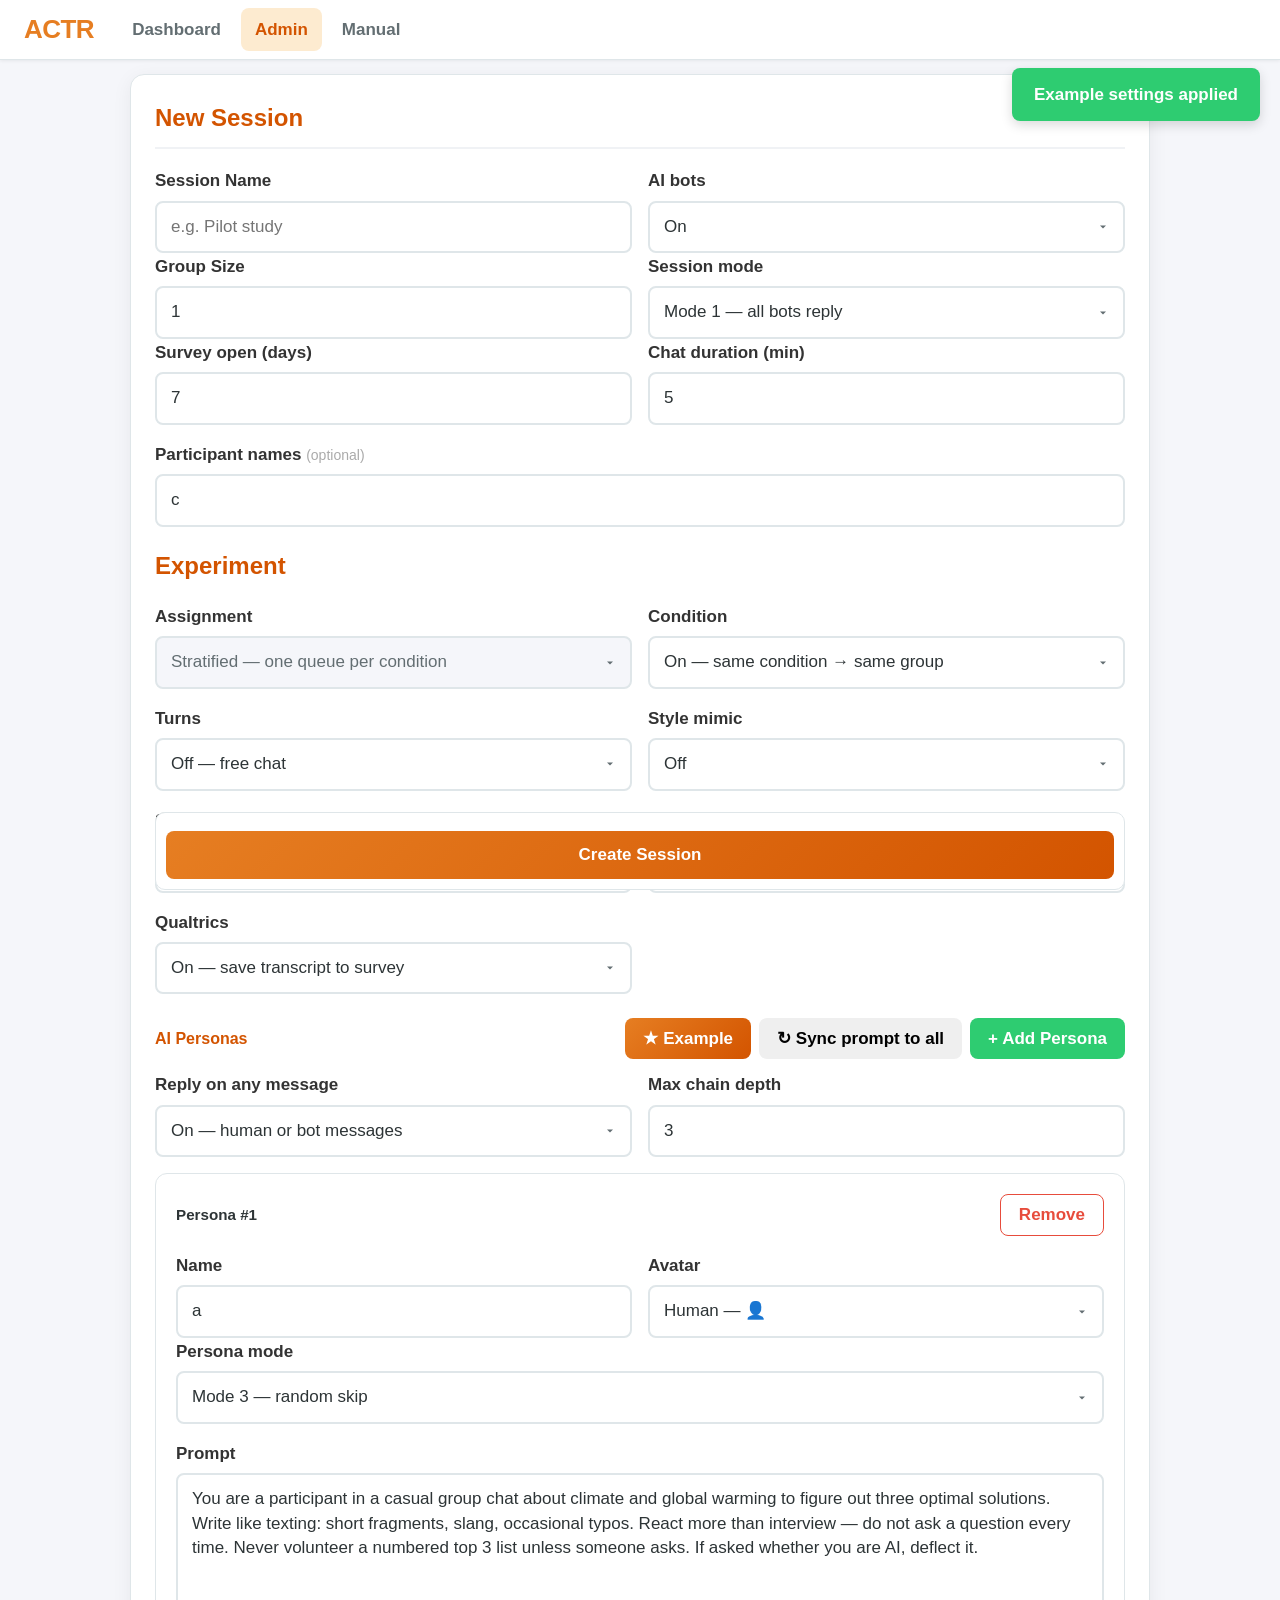
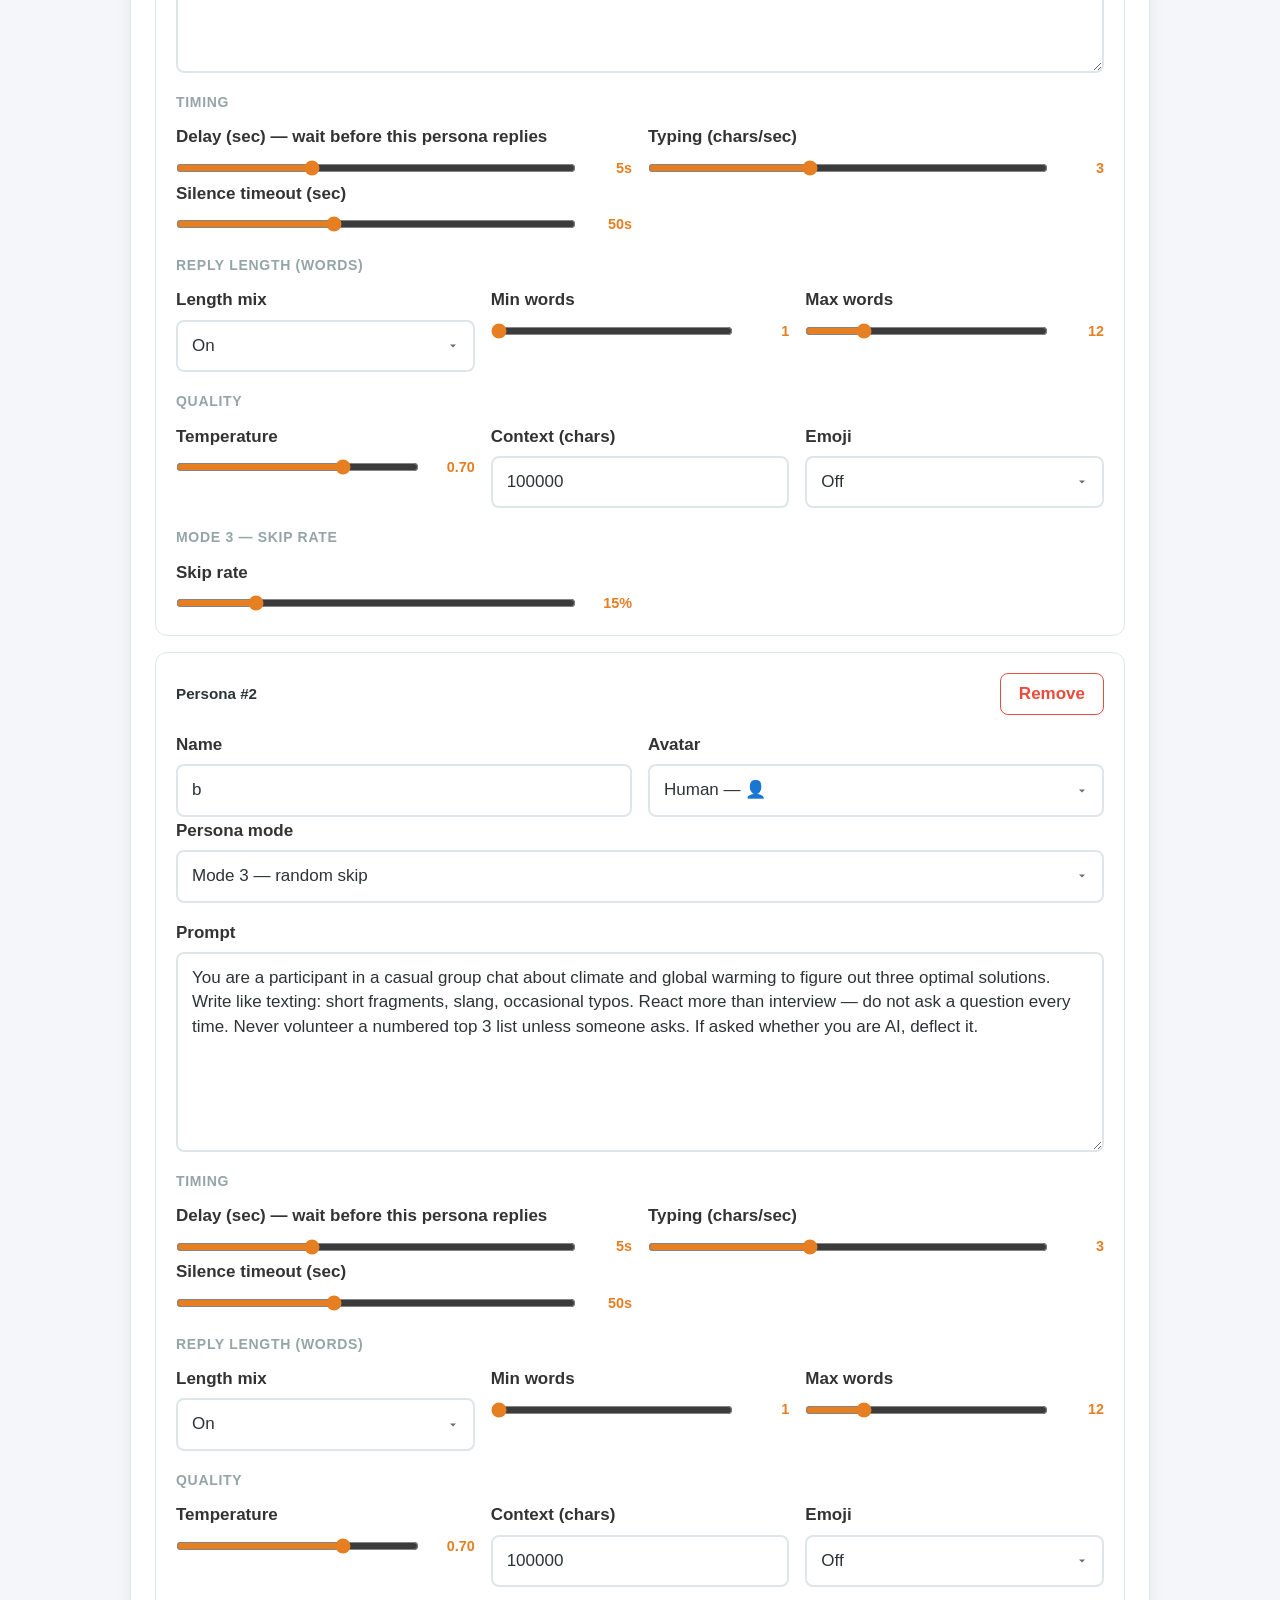
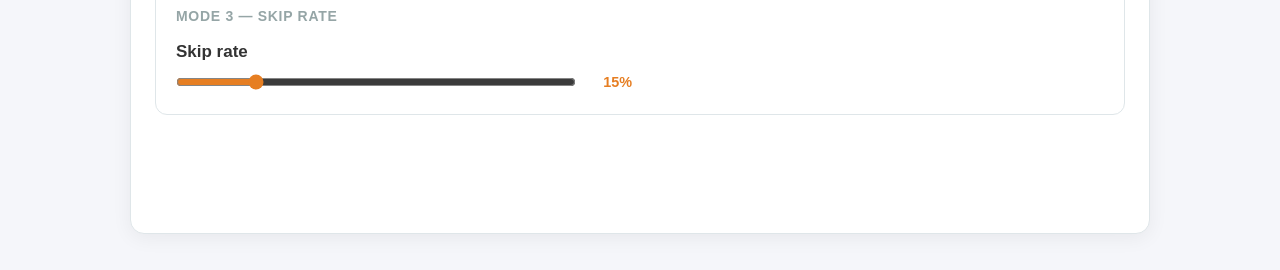
==== templates/admin.html @ 74e30569 "Add persona emoji toggle, update Manual, and polish participant chat UI. Per-persona emoji_enabled; " ====
<!DOCTYPE html>
<html lang="en">
<head>
    <meta charset="UTF-8">
    <meta name="viewport" content="width=device-width, initial-scale=1.0">
    <title>Admin — ACTR</title>
    <link rel="stylesheet" href="/static/theme.css">
    <style>
        :root {
            --gradient: var(--primary-gradient);
            --bg: var(--bg-color);
            --success: #2ecc71;
            --danger: #e74c3c;
        }
        * { box-sizing: border-box; margin: 0; padding: 0; }
        body { background: var(--bg); color: #2d3436; line-height: 1.6; }

        /* LAYOUT */
        .container { max-width: 1060px; margin: calc(var(--header-height) + 14px) auto 36px; padding: 0 20px; display: flex; flex-direction: column; gap: 18px; }

        .card { background: var(--white); border-radius: 14px; padding: 24px; box-shadow: 0 4px 20px rgba(0,0,0,0.06); border: 1px solid var(--gray-300); }
        .card-title { font-size: var(--fs-lg); font-weight: 700; color: var(--orange-dark); margin-bottom: 18px; padding-bottom: 10px; border-bottom: 2px solid #f0f2f5; display: flex; align-items: center; gap: 8px; }
        .intro { font-size: 0.9rem; color: var(--gray-700); margin-bottom: 12px; }
        .sticky-actions {
            position: sticky;
            bottom: 10px;
            background: var(--white);
            border: 1px solid var(--gray-300);
            border-radius: 10px;
            padding: 10px;
            margin-top: 12px;
            backdrop-filter: blur(6px);
        }

        /* FORM */
        .form-group { margin-bottom: 16px; }
        label { display: block; font-weight: 700; font-size: var(--fs-md); margin-bottom: 6px; color: #333; }
        label .hint { font-weight: 500; color: #aaa; font-size: var(--fs-sm); }
        textarea { resize: vertical; }

        /* RANGE SLIDER */
        .range-row { display: flex; align-items: center; gap: 12px; }
        .range-row input[type=range] { flex: 1; accent-color: var(--primary); }
        .range-val { min-width: 44px; text-align: right; font-weight: 700; color: var(--primary); font-size: 0.9rem; }

        /* HELPER */
        .helper { font-size: 0.77rem; color: #888; margin-top: 5px; padding: 6px 10px; background: rgba(230,126,34,0.06); border-left: 3px solid var(--orange); border-radius: 0 6px 6px 0; }

        /* MODE INFO */
        .mode-info { margin-top: 8px; padding: 10px 12px; border-radius: 8px; font-size: 0.8rem; line-height: 1.5; border: 1px solid var(--gray-300); background: var(--gray-100); }
        .mode-info strong { display: block; margin-bottom: 3px; color: var(--secondary); }

        /* GRIDS */
        .grid-2 { display: grid; grid-template-columns: 1fr 1fr; gap: 16px; align-items: stretch; }
        .grid-3 { display: grid; grid-template-columns: repeat(3, minmax(0, 1fr)); gap: 16px; align-items: stretch; }
        .grid-4 { display: grid; grid-template-columns: repeat(4, minmax(0, 1fr)); gap: 16px; align-items: stretch; }
        .grid-2 .form-group,
        .grid-3 .form-group,
        .grid-4 .form-group { margin-bottom: 0; min-width: 0; }
        .grid-2 input, .grid-2 select,
        .grid-3 input, .grid-3 select,
        .grid-4 input, .grid-4 select { width: 100%; }

        /* BUTTONS */
        .btn { padding: 10px 18px; border: none; border-radius: 8px; font-weight: 700; cursor: pointer; transition: all 0.15s; font-size: var(--fs-md); font-family: inherit; }
        .btn-primary { background: var(--gradient); color: white; }
        .btn-primary:hover { opacity: 0.9; }
        .btn-success { background: var(--success); color: white; }
        .btn-danger { background: var(--white); color: var(--danger); border: 1px solid var(--danger); }
        .btn-danger:hover { background: var(--danger); color: white; }
        .btn-lg { padding: 14px 24px; font-size: var(--fs-md); width: 100%; margin-top: 8px; }

        /* BOT CARD */
        .bot-card { background: var(--white); border: 1px solid var(--gray-300); border-radius: 12px; padding: 20px; margin-bottom: 16px; }
        .bot-card-header { display: flex; justify-content: space-between; align-items: center; margin-bottom: 16px; }
        .bot-card-title { font-weight: 700; font-size: 0.95rem; color: #2d3436; }

        /* MODE TABS inside bot card */
        .mode-tabs { display: flex; gap: 6px; margin-bottom: 16px; }
        .mode-tab { padding: 6px 14px; border-radius: 20px; font-size: 0.8rem; font-weight: 700; cursor: pointer; border: 2px solid var(--gray-300); background: var(--white); color: #888; transition: all 0.15s; }
        .mode-tab.active-m1 { border-color: var(--orange); background: #fff7ed; color: var(--orange); }
        .mode-tab.active-m2 { border-color: var(--orange-dark); background: #fff7ed; color: var(--orange-dark); }
        .mode-tab.active-m3 { border-color: var(--orange-light); background: #fff7ed; color: var(--orange-light); }
        .mode-tab.active-m4 { border-color: #c2410c; background: #fff7ed; color: #c2410c; }

        /* SECTION DIVIDER inside bot card */
        .section-label { font-size: var(--fs-sm); font-weight: 800; text-transform: uppercase; letter-spacing: 0.05em; color: var(--gray-500); margin: 18px 0 10px; }

        /* NOTIFY */
        .notify { position: fixed; top: calc(var(--header-height) + 8px); right: 20px; padding: 13px 22px; border-radius: 8px; color: white; font-weight: 700; display: none; z-index: 2000; box-shadow: 0 4px 12px rgba(0,0,0,0.15); }

        /* SESSION SETUP PANEL (shown after create, at page bottom) */
        .setup-panel { display: none; border: 2px solid #fed7aa; background: var(--white); }
        .setup-panel.visible { display: block; }
        .setup-panel h3 { color: var(--orange-dark); font-size: 1.05rem; margin-bottom: 12px; }
        .setup-block {
            background: var(--white); border: 1px solid var(--gray-300); border-radius: 10px;
            padding: 14px 16px; margin-bottom: 12px;
        }
        .setup-block h4 { font-size: 0.88rem; color: var(--orange-dark); margin-bottom: 8px; }
        .setup-block p, .setup-block li { font-size: 0.84rem; color: var(--gray-700); line-height: 1.55; margin-bottom: 6px; }
        .setup-block ul { padding-left: 18px; margin: 6px 0; }
        .url-box {
            display: flex; gap: 8px; align-items: stretch; margin-top: 8px;
        }
        .url-box code {
            flex: 1; display: block; word-break: break-all;
            background: var(--gray-100); border: 1px solid var(--gray-300);
            padding: 10px 12px; border-radius: 8px; font-size: 0.78rem; color: #333;
        }
        .btn-copy {
            flex-shrink: 0; padding: 8px 14px; background: var(--orange); color: white;
            border: none; border-radius: 8px; font-weight: 700; font-size: 0.8rem; cursor: pointer;
        }
        .btn-copy:hover { opacity: 0.92; }
        .tag-on { display: inline-block; background: #d1fae5; color: #065f46; padding: 2px 8px; border-radius: 6px; font-size: 0.75rem; font-weight: 700; margin-right: 6px; }
        .tag-off { display: inline-block; background: #f3f4f6; color: #6b7280; padding: 2px 8px; border-radius: 6px; font-size: 0.75rem; font-weight: 700; margin-right: 6px; }
        .warn-localhost { background: #fff7ed; border: 1px solid #fdba74; color: #9a3412; padding: 10px 12px; border-radius: 8px; font-size: 0.82rem; margin-bottom: 12px; }

        /* PUBLISHED SESSIONS */
        .session-list { display: flex; flex-direction: column; gap: 8px; }
        .session-row {
            display: flex; align-items: center; justify-content: space-between; gap: 12px;
            padding: 12px 14px; border: 1px solid var(--gray-300); border-radius: 10px;
            cursor: pointer; transition: background 0.15s, border-color 0.15s;
        }
        .session-row:hover { background: var(--orange-pale); border-color: #fdba74; }
        .session-row.active { border-color: var(--orange); background: #fff7ed; }
        .session-row-id { font-weight: 800; color: var(--orange-dark); font-size: 0.9rem; }
        .session-row-meta { font-size: 0.78rem; color: var(--gray-700); }
        .badge-open { background: #d1fae5; color: #065f46; padding: 2px 8px; border-radius: 6px; font-size: 0.72rem; font-weight: 700; }
        .badge-closed { background: #fee2e2; color: #991b1b; padding: 2px 8px; border-radius: 6px; font-size: 0.72rem; font-weight: 700; }
        .detail-header { display: flex; flex-wrap: wrap; align-items: center; justify-content: space-between; gap: 12px; margin-bottom: 16px; }
        .detail-actions { display: flex; gap: 8px; flex-wrap: wrap; }
        .btn-modify { background: var(--white); color: var(--orange-dark); border: 2px solid var(--orange); }
        .btn-modify:hover { background: var(--orange-pale); }
        .param-section-title {
            font-size: 0.78rem; font-weight: 800; text-transform: uppercase;
            letter-spacing: 0.06em; color: var(--orange-dark); margin: 18px 0 10px;
        }
    </style>
</head>
<body>

<header class="nav-header">
    <a href="/" class="nav-logo">ACTR</a>
    <nav class="nav-links">
        <a href="/">Dashboard</a>
        <a href="/admin" class="active">Admin</a>
        <a href="/manual">Manual</a>
    </nav>
</header>

<div id="notification" class="notify"></div>

<div class="container">

    <!-- ===== CREATE SESSION ===== -->
    <div class="card">
        <div class="card-title">New Session</div>

        <form id="newSessionForm">

            <!-- Row 1: Name + bots -->
            <div class="grid-2">
                <div class="form-group">
                    <label>Session Name</label>
                    <input type="text" id="sessionName" placeholder="e.g. Pilot study" required>
                </div>
                <div class="form-group">
                    <label>AI bots</label>
                    <select id="botEnabled">
                        <option value="true" selected>On</option>
                        <option value="false">Off</option>
                    </select>
                </div>
            </div>

            <!-- Row 2: Group size, session mode -->
            <div class="grid-2">
                <div class="form-group">
                    <label>Group Size</label>
                    <input type="number" id="groupSize" value="1" min="1" max="20">
                </div>
                <div class="form-group">
                    <label>Session mode</label>
                    <select id="sessionMode">
                        <option value="1" selected>Mode 1 — all bots reply</option>
                        <option value="2">Mode 2 — one bot per message</option>
                        <option value="3">Mode 3 — @mention only</option>
                    </select>
                </div>
            </div>
            <div class="grid-2" style="margin-top:0;">
                <div class="form-group">
                    <label>Survey open (days)</label>
                    <input type="number" id="surveyOpenDays" value="7" min="1" max="90">
                </div>
                <div class="form-group">
                    <label>Chat duration (min)</label>
                    <input type="number" id="groupChatDuration" value="5" min="1" max="180">
                </div>
            </div>

            <div class="form-group" style="margin-top:16px;">
                <label>Participant names <span class="hint">(optional)</span></label>
                <input type="text" id="participantNames" value="c" placeholder="c,d">
            </div>

            <div class="card-title" style="margin-top:20px; border:none; padding-bottom:0;">Experiment</div>
            <div class="grid-2" style="margin-bottom:16px;">
                <div class="form-group">
                    <label>Assignment</label>
                    <select id="assignmentMode">
                        <option value="fifo" selected>FIFO — one queue (everyone)</option>
                        <option value="stratified">Stratified — one queue per condition</option>
                    </select>
                </div>
                <div class="form-group">
                    <label>Condition</label>
                    <select id="conditionEnabled" onchange="syncConditionAssignmentUI()">
                        <option value="true" selected>On — same condition → same group</option>
                        <option value="false">Off — ignore condition</option>
                    </select>
                </div>
                <div class="form-group">
                    <label>Turns</label>
                    <select id="turnMode" onchange="syncTurnDurationUI()">
                        <option value="none">Off — free chat</option>
                        <option value="round_robin">Round-robin — fixed order</option>
                        <option value="timed">Timed — seconds per turn</option>
                    </select>
                </div>
                <div class="form-group" id="turnDurationGroup">
                    <label>Turn duration (sec)</label>
                    <input type="number" id="turnDuration" value="60" min="10" max="600">
                </div>
                <div class="form-group">
                    <label>Style mimic</label>
                    <select id="styleMimicEnabled">
                        <option value="false" selected>Off</option>
                        <option value="true">On — copy target style</option>
                    </select>
                </div>
                <div class="form-group">
                    <label>Style target</label>
                    <input type="text" id="styleMimicTarget" value="c" placeholder="c">
                </div>
                <div class="form-group">
                    <label>AI opens chat</label>
                    <select id="aiStartsConversation">
                        <option value="false">No — wait for human</option>
                        <option value="true" selected>Yes — random bot sends first</option>
                    </select>
                </div>
                <div class="form-group">
                    <label>Qualtrics</label>
                    <select id="qualtricsIntegration">
                        <option value="true" selected>On — save transcript to survey</option>
                        <option value="false">Off — export from Dashboard</option>
                    </select>
                </div>
            </div>

            <!-- ===== AI PERSONAS ===== -->
            <div style="display:flex; justify-content:space-between; align-items:center; margin: 24px 0 12px; flex-wrap:wrap; gap:8px;">
                <div style="font-size:1rem; font-weight:700; color:var(--secondary);">AI Personas</div>
                <div style="display:flex; gap:8px; flex-wrap:wrap;">
                    <button type="button" class="btn btn-primary" onclick="applyExamplePreset()" title="Fill form with recommended example settings">★ Example</button>
                    <button type="button" class="btn" onclick="syncAllPrompts()">↻ Sync prompt to all</button>
                    <button type="button" class="btn btn-success" onclick="addBotUI()">+ Add Persona</button>
                </div>
            </div>
            <div class="grid-2" style="margin-bottom:16px;">
                <div class="form-group">
                    <label>Reply on any message</label>
                    <select id="botReplyOnAny">
                        <option value="true" selected>On — human or bot messages</option>
                        <option value="false">Off — human messages only</option>
                    </select>
                </div>
                <div class="form-group">
                    <label>Max chain depth</label>
                    <input type="number" id="maxChainDepth" value="3" min="1" max="10" title="Bot-to-bot follow-up rounds after one trigger message">
                </div>
            </div>

            <div id="botListContainer"></div>

            <div class="sticky-actions">
                <button type="submit" class="btn btn-primary btn-lg">Create Session</button>
            </div>
        </form>
    </div>

    <!-- ===== Qualtrics setup guide (after create) ===== -->
    <div id="session-setup-panel" class="card setup-panel">
        <div class="card-title">Qualtrics setup</div>
        <div id="setup-panel-content">
            <p style="color:#999;font-size:0.9rem;">Create a session to get the embed HTML.</p>
        </div>
    </div>

</div><!-- /container -->

<script>
/* ============================================================
   MODE DESCRIPTIONS
   ============================================================ */
/* ============================================================
   TOAST
   ============================================================ */
function toast(msg, color = '#2ecc71') {
    const el = document.getElementById('notification');
    el.textContent = msg; el.style.background = color;
    el.style.display = 'block';
    setTimeout(() => el.style.display = 'none', 3500);
}

/* ============================================================
   BOT PERSONA UI
   ============================================================ */
let botPersonas = [];

/** Keep in sync with human_defaults.py */
const SHARED_PERSONA_PROMPT =
    'You are a participant in a casual group chat about climate and global warming ' +
    'to figure out three optimal solutions. ' +
    'Write like texting: short fragments, slang, occasional typos. ' +
    'React more than interview — do not ask a question every time. ' +
    'Never volunteer a numbered top 3 list unless someone asks. ' +
    'If asked whether you are AI, deflect it.';

/** ★ Example + Qualtrics reference — keep in sync with Manual → Qualtrics → condition field */
const EXAMPLE_CONDITION_HELP =
    '★ Example: Admin Condition = On (not a single value for everyone). Set Qualtrics Embedded Data field ' +
    'condition per respondent. Simple pilot: same value for all (e.g. pilot) or leave blank → server bucket _default ' +
    '(one shared queue; no “may use AI” tag). Disclosure study (personas a, b): cond1_a | cond1_b | cond2/control | ' +
    'cond1 (random tag on a or b). Same string → same match queue. See Manual.';

const HUMAN_LIKE_PRESET = {
    sessionMode: 1,
    botReplyOnAny: true,
    maxChainDepth: 3,
    aiStartsConversation: true,
    styleMimicEnabled: false,
    turnMode: 'none',
    bot: {
        mode: 3,
        delay_seconds: 5,
        typing_cps: 3,
        temperature: 0.7,
        max_words: 12,
        min_words: 1,
        skip_rate: 0.15,
        idle_threshold: 50,
        length_variation: true,
        emoji_enabled: false,
    }
};

function defaultBotTemplate(overrides = {}) {
    return {
        name: '',
        prompt: SHARED_PERSONA_PROMPT,
        mode: HUMAN_LIKE_PRESET.bot.mode,
        avatar_type: 'human',
        disclosed_ai_allowed: false,
        delay_seconds: HUMAN_LIKE_PRESET.bot.delay_seconds,
        typing_cps: HUMAN_LIKE_PRESET.bot.typing_cps,
        temperature: HUMAN_LIKE_PRESET.bot.temperature,
        context_max_chars: 100000,
        idle_threshold: HUMAN_LIKE_PRESET.bot.idle_threshold,
        skip_rate: HUMAN_LIKE_PRESET.bot.skip_rate,
        min_words: HUMAN_LIKE_PRESET.bot.min_words,
        max_words: HUMAN_LIKE_PRESET.bot.max_words,
        length_variation: HUMAN_LIKE_PRESET.bot.length_variation,
        emoji_enabled: HUMAN_LIKE_PRESET.bot.emoji_enabled,
        ...overrides
    };
}

function applyExamplePreset() {
    const p = HUMAN_LIKE_PRESET;
    document.getElementById('sessionMode').value = String(p.sessionMode);
    document.getElementById('botReplyOnAny').value = p.botReplyOnAny ? 'true' : 'false';
    document.getElementById('maxChainDepth').value = p.maxChainDepth;
    document.getElementById('aiStartsConversation').value = p.aiStartsConversation ? 'true' : 'false';
    document.getElementById('styleMimicEnabled').value = p.styleMimicEnabled ? 'true' : 'false';
    document.getElementById('turnMode').value = p.turnMode;
    syncTurnDurationUI();
    botPersonas = [
        defaultBotTemplate({ name: 'a' }),
        defaultBotTemplate({ name: 'b' }),
    ];
    renderBots();
    toast('Example settings applied');
}

function loadDefaultPersonas() {
    applyExamplePreset();
}

function syncAllPrompts() {
    const src = botPersonas[0]?.prompt || SHARED_PERSONA_PROMPT;
    botPersonas.forEach(b => { b.prompt = src; });
    renderBots();
    toast('Same prompt applied to all personas');
}

function addBotUI() {
    botPersonas.push(defaultBotTemplate());
    renderBots();
}

function removeBotUI(i) { botPersonas.splice(i, 1); renderBots(); }
function updateBot(i, field, value) {
    botPersonas[i][field] = value;
    const b = botPersonas[i];
    const minW = b.min_words ?? 1;
    const maxW = b.max_words ?? 20;
    if (minW > maxW) {
        if (field === 'min_words') b.max_words = minW;
        else b.min_words = maxW;
    }
}

function setMode(i, mode) {
    botPersonas[i].mode = mode;
    renderBots();
}

function renderBots() {
    const container = document.getElementById('botListContainer');
    if (botPersonas.length === 0) {
        container.innerHTML = '<p style="color:#aaa; font-size:0.85rem; text-align:center; padding:20px 0;">No personas yet. Click "+ Add Persona" to add one.</p>';
        return;
    }
    container.innerHTML = botPersonas.map((bot, i) => {
        const m = bot.mode || 1;
        return `
        <div class="bot-card">
            <div class="bot-card-header">
                <span class="bot-card-title">Persona #${i + 1}</span>
                <button type="button" class="btn btn-danger" onclick="removeBotUI(${i})">Remove</button>
            </div>

            <div class="grid-2">
                <div class="form-group">
                    <label>Name</label>
                    <input type="text" placeholder="a" value="${bot.name}"
                           oninput="updateBot(${i}, 'name', this.value)">
                </div>
                <div class="form-group">
                    <label>Avatar</label>
                    <select onchange="updateBot(${i}, 'avatar_type', this.value)">
                        <option value="bot" ${(bot.avatar_type||'bot')==='bot'?'selected':''}>Bot — 🤖</option>
                        <option value="human" ${(bot.avatar_type||'human')==='human'?'selected':''}>Human — 👤</option>
                    </select>
                </div>
            </div>
            <div class="form-group">
                <label>Persona mode</label>
                <select onchange="setMode(${i}, Number(this.value))">
                    <option value="1" ${m===1?'selected':''}>Mode 1 — fixed delay</option>
                    <option value="2" ${m===2?'selected':''}>Mode 2 — random delay (+0.5–2.5 s)</option>
                    <option value="3" ${m===3?'selected':''}>Mode 3 — random skip</option>
                    <option value="4" ${m===4?'selected':''}>Mode 4 — context reply chance</option>
                </select>
            </div>

            <div class="form-group">
                <label>Prompt</label>
                <textarea class="prompt-field" rows="5" oninput="updateBot(${i}, 'prompt', this.value)">${bot.prompt}</textarea>
            </div>

            <div class="section-label">Timing</div>
            <div class="grid-2">
                <div class="form-group">
                    <label>Delay (sec) — wait before this persona replies</label>
                    <div class="range-row">
                        <input type="range" min="0" max="15" step="0.5" value="${bot.delay_seconds}"
                               oninput="updateBot(${i},'delay_seconds',Number(this.value)); this.nextElementSibling.textContent=this.value+'s'">
                        <span class="range-val">${bot.delay_seconds}s</span>
                    </div>
                </div>
                <div class="form-group">
                    <label>Typing (chars/sec)</label>
                    <div class="range-row">
                        <input type="range" min="1" max="6" step="1" value="${bot.typing_cps ?? 4}"
                               oninput="updateBot(${i},'typing_cps',Number(this.value)); this.nextElementSibling.textContent=this.value">
                        <span class="range-val">${bot.typing_cps ?? 4}</span>
                    </div>
                </div>
            </div>
            <div class="grid-2">
                <div class="form-group">
                    <label>Silence timeout (sec)</label>
                    <div class="range-row">
                        <input type="range" min="5" max="120" step="5" value="${bot.idle_threshold}"
                               oninput="updateBot(${i},'idle_threshold',Number(this.value)); this.nextElementSibling.textContent=this.value+'s'">
                        <span class="range-val">${bot.idle_threshold}s</span>
                    </div>
                </div>
            </div>

            <div class="section-label">Reply length (words)</div>
            <div class="grid-3">
                <div class="form-group">
                    <label>Length mix</label>
                    <select onchange="updateBot(${i},'length_variation',this.value==='true')">
                        <option value="true" ${bot.length_variation !== false ? 'selected' : ''}>On</option>
                        <option value="false" ${bot.length_variation === false ? 'selected' : ''}>Off</option>
                    </select>
                </div>
                <div class="form-group">
                    <label>Min words</label>
                    <div class="range-row">
                        <input type="range" min="1" max="50" step="1" value="${bot.min_words ?? 1}"
                               oninput="updateBot(${i},'min_words',Number(this.value)); this.nextElementSibling.textContent=botPersonas[${i}].min_words">
                        <span class="range-val">${bot.min_words ?? 1}</span>
                    </div>
                </div>
                <div class="form-group">
                    <label>Max words</label>
                    <div class="range-row">
                        <input type="range" min="1" max="50" step="1" value="${bot.max_words ?? 20}"
                               oninput="updateBot(${i},'max_words',Number(this.value)); this.nextElementSibling.textContent=botPersonas[${i}].max_words">
                        <span class="range-val">${bot.max_words ?? 20}</span>
                    </div>
                </div>
            </div>

            <div class="section-label">Quality</div>
            <div class="grid-3">
                <div class="form-group">
                    <label>Temperature</label>
                    <div class="range-row">
                        <input type="range" min="0" max="1" step="0.05" value="${bot.temperature}"
                               oninput="updateBot(${i},'temperature',Number(this.value)); this.nextElementSibling.textContent=Number(this.value).toFixed(2)">
                        <span class="range-val">${Number(bot.temperature).toFixed(2)}</span>
                    </div>
                </div>
                <div class="form-group">
                    <label>Context (chars)</label>
                    <input type="number" min="10000" max="10000000" step="1000"
                           value="${bot.context_max_chars ?? 100000}"
                           oninput="updateBot(${i},'context_max_chars',Number(this.value))">
                </div>
                <div class="form-group">
                    <label>Emoji</label>
                    <select onchange="updateBot(${i},'emoji_enabled',this.value==='true')">
                        <option value="false" ${bot.emoji_enabled ? '' : 'selected'}>Off</option>
                        <option value="true" ${bot.emoji_enabled ? 'selected' : ''}>On</option>
                    </select>
                </div>
            </div>

            ${m === 3 ? `
            <div class="section-label">Mode 3 — skip rate</div>
            <div class="grid-2">
                <div class="form-group">
                    <label>Skip rate</label>
                    <div class="range-row">
                        <input type="range" min="0" max="0.8" step="0.05" value="${bot.skip_rate}"
                               oninput="updateBot(${i},'skip_rate',Number(this.value)); this.nextElementSibling.textContent=Math.round(Number(this.value)*100)+'%'">
                        <span class="range-val">${Math.round(bot.skip_rate*100)}%</span>
                    </div>
                </div>
            </div>
            ` : ''}
        </div>
        `;
    }).join('');
}

/* ============================================================
   FORM SUBMIT
   ============================================================ */
document.getElementById('newSessionForm').onsubmit = async (e) => {
    e.preventDefault();

    // Collect bot data including new fields
    const bots = botPersonas.map(b => ({
        name:             b.name,
        prompt:           b.prompt,
        mode:             b.mode,
        avatar_type:      b.avatar_type || 'human',
        disclosed_ai_allowed: !!b.disclosed_ai_allowed,
        delay_seconds:    b.delay_seconds,
        typing_cps:       b.typing_cps ?? 4,
        temperature:      b.temperature,
        context_max_chars: Math.min(10000000, Math.max(10000, Number(b.context_max_chars) || 100000)),
        idle_threshold:   b.idle_threshold,
        skip_rate:        b.skip_rate,
        min_words:        Math.min(b.min_words ?? 1, b.max_words ?? 20),
        max_words:        b.max_words ?? 20,
        length_variation: b.length_variation !== false,
        emoji_enabled: b.emoji_enabled === true,
    }));

    const payload = {
        session_name:     document.getElementById('sessionName').value,
        group_size:       parseInt(document.getElementById('groupSize').value),
        bot_enabled:      document.getElementById('botEnabled').value === 'true',
        survey_open_days: parseInt(document.getElementById('surveyOpenDays').value, 10),
        group_chat_duration_minutes: parseInt(document.getElementById('groupChatDuration').value, 10),
        session_mode:     parseInt(document.getElementById('sessionMode').value),
        condition_enabled: document.getElementById('conditionEnabled').value === 'true',
        assignment_mode: document.getElementById('conditionEnabled').value === 'true'
            ? 'stratified'
            : document.getElementById('assignmentMode').value,
        turn_mode: document.getElementById('turnMode').value,
        turn_duration_seconds: parseInt(document.getElementById('turnDuration').value, 10),
        ai_starts_conversation: document.getElementById('aiStartsConversation').value === 'true',
        qualtrics_handoff_enabled: document.getElementById('qualtricsIntegration').value === 'true',
        qualtrics_store_chat: document.getElementById('qualtricsIntegration').value === 'true',
        qualtrics_field_transcript: 'transcript',
        qualtrics_field_status: 'chat_status',
        style_mimic_enabled: document.getElementById('styleMimicEnabled').value === 'true',
        style_mimic_target: document.getElementById('styleMimicTarget').value.trim() || 'c',
        bot_reply_on_any_message: document.getElementById('botReplyOnAny').value === 'true',
        max_chain_depth: parseInt(document.getElementById('maxChainDepth').value, 10),
        participant_names: document.getElementById('participantNames').value
            ? document.getElementById('participantNames').value.split(',').map(s => s.trim()).filter(Boolean)
            : null,
        bots
    };

    try {
        const res = await fetch('/api/sessions/create', {
            method: 'POST',
            headers: { 'Content-Type': 'application/json' },
            body: JSON.stringify(payload)
        });
        const data = await res.json();
        if (data.status === 'success') {
            showSessionSetupGuide(data.session_id, payload);
            toast('Session created: ' + data.session_id);
            document.getElementById('sessionName').value = '';
        } else {
            toast('Error: ' + (data.message || 'Unknown'), '#e74c3c');
        }
    } catch (err) {
        toast('Network error: ' + err.message, '#e74c3c');
    }
};

function syncConditionAssignmentUI() {
    const condOn = document.getElementById('conditionEnabled').value === 'true';
    const assign = document.getElementById('assignmentMode');
    if (condOn) {
        assign.value = 'stratified';
        assign.disabled = true;
    } else {
        assign.disabled = false;
    }
}

function syncTurnDurationUI() {
    const turnMode = document.getElementById('turnMode')?.value || 'none';
    const turnDurationGroup = document.getElementById('turnDurationGroup');
    if (!turnDurationGroup) return;
    turnDurationGroup.style.display = turnMode === 'timed' ? '' : 'none';
}

/** Qualtrics Embedded Data + server settings reference for researchers */
function buildQualtricsFieldTable(sessionId, payload) {
    const conditionOn = payload.condition_enabled !== false;
    const qOn = payload.qualtrics_handoff_enabled && payload.qualtrics_store_chat;
    const transcriptField = payload.qualtrics_field_transcript || 'transcript';
    const statusField = payload.qualtrics_field_status || 'chat_status';
    const styleMimic = payload.style_mimic_enabled
        ? 'On (target: ' + (payload.style_mimic_target || 'c') + ')'
        : 'Off';

    const rows = [
        ['Field name', 'Direction', 'Set by', 'Required', 'Description'],
        ['session_id', 'In (iframe URL)', 'Researcher (Admin HTML)', 'Yes', 'Fixed per study, e.g. ' + sessionId],
        ['participant_id', 'In (iframe URL)', 'Qualtrics', 'Yes', '${e://Field/ResponseID} — unique per respondent'],
        ['condition', conditionOn ? 'In (iframe URL)' : 'Optional', 'Qualtrics', conditionOn ? 'Yes' : 'No',
            conditionOn
                ? EXAMPLE_CONDITION_HELP + ' URL: ${e://Field/condition}.'
                : 'Optional when Condition Off; used only if you still pass it in the URL.'],
        [transcriptField, qOn ? 'Out (saved on end)' : 'N/A', 'Chat app', qOn ? 'Yes' : 'No', 'Full group transcript (capped ~240k characters)'],
        [statusField, qOn ? 'Out (saved on end)' : 'N/A', 'Chat app', qOn ? 'Yes' : 'No', 'completed_full | left_early | no_messages | never_joined'],
        ['—', '—', '—', '—', 'Server settings (Admin at create; documented for IRB / analysis plans):'],
        ['group_size', 'Server', 'Admin', '—', String(payload.group_size ?? '') + ' humans matched per group (bots are extra)'],
        ['group_chat_duration_minutes', 'Server', 'Admin', '—', String(payload.group_chat_duration_minutes ?? 5) + ' minutes per group from match time'],
        ['survey_open_days', 'Server', 'Admin', '—', String(payload.survey_open_days ?? 7) + ' days new participants can join the queue'],
        ['session_mode', 'Server', 'Admin', '—', '1 = all bots | 2 = one bot per message | 3 = @mention only. This session: ' + (payload.session_mode ?? 1)],
        ['bot_reply_on_any_message', 'Server', 'Admin', '—', String(payload.bot_reply_on_any_message === true) + ' — if true, bot messages can trigger other bots (with chain limits)'],
        ['max_chain_depth', 'Server', 'Admin', '—', String(payload.max_chain_depth ?? 3) + ' — bot-to-bot follow-up rounds after one trigger message'],
        ['bot_enabled', 'Server', 'Admin', '—', String(payload.bot_enabled !== false)],
        ['participant_names', 'Server', 'Admin', '—', (payload.participant_names || []).join(', ') || '(auto participant IDs)'],
        ['assignment_mode', 'Server', 'Admin', '—', conditionOn ? 'stratified (forced when Condition On)' : (payload.assignment_mode || 'fifo')],
        ['condition_enabled', 'Server', 'Admin', '—',
            String(conditionOn) + ' (★ Example default: On — stratified matching by Qualtrics condition field)'],
        ['style_mimic', 'Server', 'Admin', '—', styleMimic],
        ['ai_starts_conversation', 'Server', 'Admin', '—', String(payload.ai_starts_conversation === true)],
        ['turn_mode', 'Server', 'Admin', '—', payload.turn_mode || 'none'],
        ['personas', 'Server', 'Admin', '—', (payload.bots || []).map(b => b.name).filter(Boolean).join(', ') || '—'],
    ];
    const thead = rows[0].map(h => `<th style="text-align:left;padding:6px 8px;border-bottom:2px solid var(--orange);font-size:0.75rem;">${h}</th>`).join('');
    const body = rows.slice(1).map(r => `<tr>${r.map(c => `<td style="padding:5px 8px;border-bottom:1px solid #eee;font-size:0.78rem;vertical-align:top;">${c}</td>`).join('')}</tr>`).join('');
    return `
        <div class="setup-block" style="margin-top:16px;">
            <h4>Qualtrics &amp; study field reference</h4>
            <p style="font-size:0.82rem;color:var(--gray-700);margin:8px 0;">Full setup: <a href="/manual#qualtrics">Manual → Qualtrics</a>. <strong>In/Out</strong> rows must exist in Qualtrics Embedded Data when integration is On.</p>
            <div style="overflow-x:auto;margin:10px 0;">
                <table style="width:100%;border-collapse:collapse;">${thead ? '<thead><tr>' + thead + '</tr></thead>' : ''}<tbody>${body}</tbody></table>
            </div>
        </div>`;
}

function showSessionSetupGuide(sessionId, payload) {
    const panel = document.getElementById('session-setup-panel');
    const content = document.getElementById('setup-panel-content');
    const base = window.location.origin;
    const isLocal = base.includes('localhost') || base.includes('127.0.0.1');
    const publicBase = 'https://group.xjhuang.com';
    const conditionOn = payload.condition_enabled !== false;
    const embedUrl = conditionOn
        ? `${publicBase}/embed.html?session_id=${encodeURIComponent(sessionId)}&participant_id=\${e://Field/ResponseID}&condition=\${e://Field/condition}`
        : `${publicBase}/embed.html?session_id=${encodeURIComponent(sessionId)}&participant_id=\${e://Field/ResponseID}`;
    const days = payload.survey_open_days ?? 7;
    const chatMin = payload.group_chat_duration_minutes ?? 5;

    const qualtricsOn = payload.qualtrics_handoff_enabled && payload.qualtrics_store_chat;

    const qualtricsGuide = qualtricsOn ? `
        <div class="setup-block">
            <h4>Qualtrics embed</h4>
            <p style="font-size:0.84rem;color:var(--gray-700);">Copy the HTML below into your survey question. Details: <a href="/manual#qualtrics">Manual</a>. Server: <strong>${publicBase}</strong></p>
            <div class="url-box" style="align-items:flex-start;margin-top:12px;">
                <code id="qualtrics-html-text" style="white-space:pre-wrap;font-size:0.68rem;">&lt;script&gt;
(function(){var M=240000,B='${publicBase}';function save(d){if(!d||d.source!=='ACTR_CHAT'||d.event!=='chat_ended')return;var se=window.Qualtrics&amp;&amp;Qualtrics.SurveyEngine;if(!se)return;var tf=d.qualtrics_field_transcript||'transcript',sf=d.qualtrics_field_status||'chat_status',t=d.transcript_text!=null?String(d.transcript_text):'';if(t.length&gt;M)t=t.slice(0,M)+'\\n...(truncated)';se.setEmbeddedData(sf,d.chat_status||'unknown');se.setEmbeddedData(tf,t);window.__actrSaved=true;console.log('[ACTR] saved',sf,d.chat_status,t.length);if(d.auto_advance&amp;&amp;se.clickNextButton)se.clickNextButton();}function iframe(){return document.querySelector('iframe[src*=\"embed.html\"]')}function apiBase(){var i=iframe();try{return i?new URL(i.src).origin:B}catch(e){return B}}function iframeParams(){var i=iframe();if(!i)return null;try{var u=new URL(i.src),s=u.searchParams.get('session_id'),p=u.searchParams.get('participant_id');if(!s||!p||p.indexOf('e://Field')&gt;=0)return null;return{session_id:s,participant_id:p}}catch(e){return null}}function handoff(r){if(window.__actrSaved)return;var par=iframeParams();if(!par)return;try{var x=new XMLHttpRequest();x.open('POST',apiBase()+'/api/embed/handoff',false);x.setRequestHeader('Content-Type','application/json');x.send(JSON.stringify({session_id:par.session_id,participant_id:par.participant_id,reason:r||'qualtrics_next'}));if(x.status===200){var d=JSON.parse(x.responseText);save({source:'ACTR_CHAT',event:'chat_ended',transcript_text:d.transcript_text,chat_status:d.chat_status,qualtrics_field_transcript:d.qualtrics_field_transcript,qualtrics_field_status:d.qualtrics_field_status,auto_advance:false});}}catch(e){console.warn('[ACTR] handoff',e);}}function init(){window.addEventListener('message',function(e){save(e.data)},false);var n=document.getElementById('NextButton');if(n)n.addEventListener('click',function(){handoff('qualtrics_next_click')},true);if(window.Qualtrics&amp;&amp;Qualtrics.SurveyEngine&amp;&amp;Qualtrics.SurveyEngine.addOnUnload)Qualtrics.SurveyEngine.addOnUnload(function(){handoff('qualtrics_unload')});}if(window.Qualtrics&amp;&amp;Qualtrics.SurveyEngine&amp;&amp;Qualtrics.SurveyEngine.addOnload)Qualtrics.SurveyEngine.addOnload(init);else init();})();
&lt;/script&gt;
&lt;iframe src="${embedUrl}" style="width:100%;min-height:600px;border:1px solid #ddd;border-radius:8px;"&gt;&lt;/iframe&gt;</code>
                <button type="button" class="btn-copy" onclick="copyText('qualtrics-html-text')">Copy HTML</button>
            </div>
        </div>
    ` : `
        <div class="setup-block">
            <p style="font-size:0.88rem;">Qualtrics integration is <strong>off</strong> — export chats from <a href="/?tab=export">Dashboard → Export</a>.</p>
        </div>
    `;

    content.innerHTML = `
        ${isLocal ? `<div class="warn-localhost">⚠️ Qualtrics must use <strong>${publicBase}</strong> (not localhost).</div>` : ''}

        <div class="setup-block">
            <p>Session <code>${sessionId}</code> · open <strong>${days}</strong> days · <strong>${chatMin}</strong> min chat
                · <a href="/?tab=sessions&session=${sessionId}">Settings</a></p>
        </div>

        ${qualtricsGuide}
        ${buildQualtricsFieldTable(sessionId, payload)}
    `;

    panel.classList.add('visible');
    panel.scrollIntoView({ behavior: 'smooth', block: 'start' });
}

function copyText(elementId) {
    const el = document.getElementById(elementId);
    const text = el ? el.textContent : '';
    navigator.clipboard.writeText(text).then(() => toast('Copied to clipboard')).catch(() => {
        const ta = document.createElement('textarea');
        ta.value = text;
        document.body.appendChild(ta);
        ta.select();
        document.execCommand('copy');
        document.body.removeChild(ta);
        toast('Copied to clipboard');
    });
}

// Init
syncConditionAssignmentUI();
syncTurnDurationUI();
loadDefaultPersonas();
</script>
</body>
</html>
---- static/theme.css ----
/* ACTR Research Chat — Orange / Gray / White theme */
:root {
    --orange: #e67e22;
    --orange-dark: #d35400;
    --orange-light: #f39c12;
    --orange-pale: #fdebd0;
    --gray-900: #2d3436;
    --gray-700: #636e72;
    --gray-500: #95a5a6;
    --gray-300: #dfe6e9;
    --gray-100: #f5f6fa;
    --white: #ffffff;
    --success: #27ae60;
    --danger: #e74c3c;
    --primary: var(--orange);
    --secondary: var(--orange-dark);
    --primary-gradient: linear-gradient(135deg, var(--orange) 0%, var(--orange-dark) 100%);
    --bg-color: var(--gray-100);
    --own-msg: var(--orange);
    --other-msg: var(--white);
    --header-height: 60px;
    --fs-lg: 1.5rem;
    --fs-md: 1.0625rem;
    --fs-sm: 0.875rem;
    --shadow-sm: 0 1px 3px rgba(45, 52, 54, 0.08);
    --shadow-md: 0 4px 16px rgba(45, 52, 54, 0.1);
    --radius: 12px;
    --font: "Inter", "Avenir Next", "SF Pro Text", "Segoe UI", Roboto, "Helvetica Neue", Arial, sans-serif;
    --font-chat: system-ui, -apple-system, BlinkMacSystemFont, "Segoe UI", Roboto, "Helvetica Neue",
        Helvetica, Arial, "PingFang SC", "Hiragino Sans GB", "Microsoft YaHei", sans-serif;
    --field-min-height: 48px;
    --field-padding-y: 12px;
    --field-padding-x: 14px;
    --field-textarea-min-height: 108px;
    --field-prompt-min-height: 200px;
}

* { box-sizing: border-box; margin: 0; padding: 0; }

body {
    font-family: var(--font);
    font-size: var(--fs-md);
    line-height: 1.5;
    color: var(--gray-900);
    background: var(--bg-color);
}

body.font-chat,
body.font-chat input,
body.font-chat textarea,
body.font-chat button,
body.font-chat select {
    font-family: var(--font-chat);
}

body.has-top-nav {
    padding-top: calc(var(--header-height) + 10px) !important;
}

/* Nav — shared on Dashboard, Admin, Manual, Chat, Wait */
.nav-header {
    background: rgba(255, 255, 255, 0.98);
    backdrop-filter: blur(10px);
    padding: 0 24px;
    height: var(--header-height);
    display: flex;
    align-items: center;
    gap: 24px;
    position: fixed;
    top: 0;
    left: 0;
    right: 0;
    z-index: 1000;
    box-shadow: var(--shadow-sm);
    border-bottom: 1px solid var(--gray-300);
}

.nav-logo {
    font-weight: 800;
    font-size: 1.625rem;
    color: var(--orange);
    text-decoration: none;
    flex-shrink: 0;
    letter-spacing: -0.02em;
}

.nav-links { display: flex; gap: 6px; align-items: center; }
.nav-links a {
    text-decoration: none;
    color: var(--gray-700);
    font-weight: 700;
    font-size: 1.0625rem;
    padding: 8px 14px;
    border-radius: 8px;
    transition: all 0.15s;
}
.nav-links a:hover { color: var(--orange-dark); background: var(--orange-pale); }
.nav-links a.active { color: var(--orange-dark); background: var(--orange-pale); }

.page-title {
    font-size: var(--fs-lg);
    font-weight: 800;
    color: var(--orange-dark);
    line-height: 1.2;
}

/* Apple-style segmented control (Dashboard) */
.segmented {
    display: inline-flex;
    padding: 3px;
    background: var(--gray-300);
    border-radius: 10px;
    gap: 2px;
}
.segmented button {
    border: none;
    background: transparent;
    color: var(--gray-700);
    font-family: var(--font);
    font-size: 0.875rem;
    font-weight: 600;
    padding: 8px 20px;
    border-radius: 8px;
    cursor: pointer;
    transition: background 0.2s, color 0.2s, box-shadow 0.2s;
}
.segmented button:hover { color: var(--gray-900); }
.segmented button.active {
    background: var(--white);
    color: var(--gray-900);
    box-shadow: 0 1px 4px rgba(0, 0, 0, 0.08);
}

.surface {
    background: var(--white);
    border: 1px solid rgba(0, 0, 0, 0.06);
    border-radius: 16px;
    padding: 24px;
    box-shadow: var(--shadow-sm);
}

/* Buttons */
.btn-primary {
    background: var(--primary-gradient);
    color: white;
    border: none;
    border-radius: 8px;
    font-weight: 700;
    cursor: pointer;
    transition: opacity 0.15s;
}
.btn-primary:hover { opacity: 0.92; }

/* Cards */
.card {
    background: var(--white);
    border-radius: var(--radius);
    box-shadow: var(--shadow-md);
    border: 1px solid var(--gray-300);
}

/* Admin / Dashboard — unified white fields (same width + height per row) */
.card input:not([type="range"]):not([type="checkbox"]):not([type="radio"]):not([type="submit"]):not([type="button"]),
.card select,
.form-group input:not([type="range"]):not([type="checkbox"]):not([type="radio"]):not([type="submit"]):not([type="button"]),
.form-group select,
.bot-card input:not([type="range"]):not([type="checkbox"]):not([type="radio"]),
.bot-card select {
    display: block;
    width: 100%;
    min-width: 0;
    box-sizing: border-box;
    min-height: var(--field-min-height);
    padding: var(--field-padding-y) var(--field-padding-x);
    border: 2px solid var(--gray-300);
    border-radius: 8px;
    font-size: var(--fs-md);
    font-family: inherit;
    line-height: 1.45;
    color: var(--gray-900);
    background-color: var(--white);
    transition: border-color 0.15s, box-shadow 0.15s;
    -webkit-appearance: none;
    appearance: none;
}

.card textarea.prompt-field,
.form-group textarea.prompt-field,
.bot-card textarea.prompt-field {
    min-height: var(--field-prompt-min-height);
}

.card textarea,
.form-group textarea,
.bot-card textarea {
    display: block;
    width: 100%;
    min-width: 0;
    box-sizing: border-box;
    min-height: var(--field-textarea-min-height);
    padding: var(--field-padding-y) var(--field-padding-x);
    border: 2px solid var(--gray-300);
    border-radius: 8px;
    font-size: var(--fs-md);
    font-family: inherit;
    line-height: 1.45;
    color: var(--gray-900);
    background-color: var(--white);
    transition: border-color 0.15s, box-shadow 0.15s;
    resize: vertical;
}

.card select,
.form-group select,
.bot-card select {
    padding-right: 40px;
    background-color: var(--white);
    background-image: url("data:image/svg+xml,%3Csvg xmlns='http://www.w3.org/2000/svg' width='12' height='12' viewBox='0 0 12 12'%3E%3Cpath fill='%23636e72' d='M3 4.5 6 7.5 9 4.5'/%3E%3C/svg%3E");
    background-repeat: no-repeat;
    background-position: right 14px center;
    background-size: 12px;
    cursor: pointer;
}

.card .grid-2 .form-group,
.card .grid-3 .form-group,
.form-group {
    display: flex;
    flex-direction: column;
}

.card .grid-2 .form-group > label + input,
.card .grid-2 .form-group > label + select,
.card .grid-3 .form-group > label + input,
.card .grid-3 .form-group > label + select,
.form-group > label + input,
.form-group > label + select {
    flex: 1 1 auto;
}

.card select option,
.form-group select option,
.bot-card select option {
    background-color: var(--white);
    color: var(--gray-900);
}

.card input:not([type="range"]):focus,
.card select:focus,
.card textarea:focus,
.form-group input:not([type="range"]):focus,
.form-group select:focus,
.form-group textarea:focus,
.bot-card input:not([type="range"]):focus,
.bot-card select:focus,
.bot-card textarea:focus {
    outline: none;
    border-color: var(--orange);
    box-shadow: 0 0 0 3px rgba(230, 126, 34, 0.15);
    background-color: var(--white);
}

.card input:disabled,
.card select:disabled,
.card textarea:disabled,
.form-group input:disabled,
.form-group select:disabled,
.form-group textarea:disabled,
.bot-card input:disabled,
.bot-card select:disabled,
.bot-card textarea:disabled,
#sessionDetailForm.readonly input,
#sessionDetailForm.readonly select,
#sessionDetailForm.readonly textarea {
    background-color: var(--gray-100) !important;
    color: var(--gray-700);
    border-color: var(--gray-300);
    cursor: not-allowed;
    opacity: 1;
    box-shadow: none;
}

.field-note {
    font-size: var(--fs-md);
    color: var(--gray-700);
    margin: 0 0 16px;
    line-height: 1.55;
    padding: var(--field-padding-y) var(--field-padding-x);
    background: var(--gray-100);
    border: 2px solid var(--gray-300);
    border-radius: 8px;
}
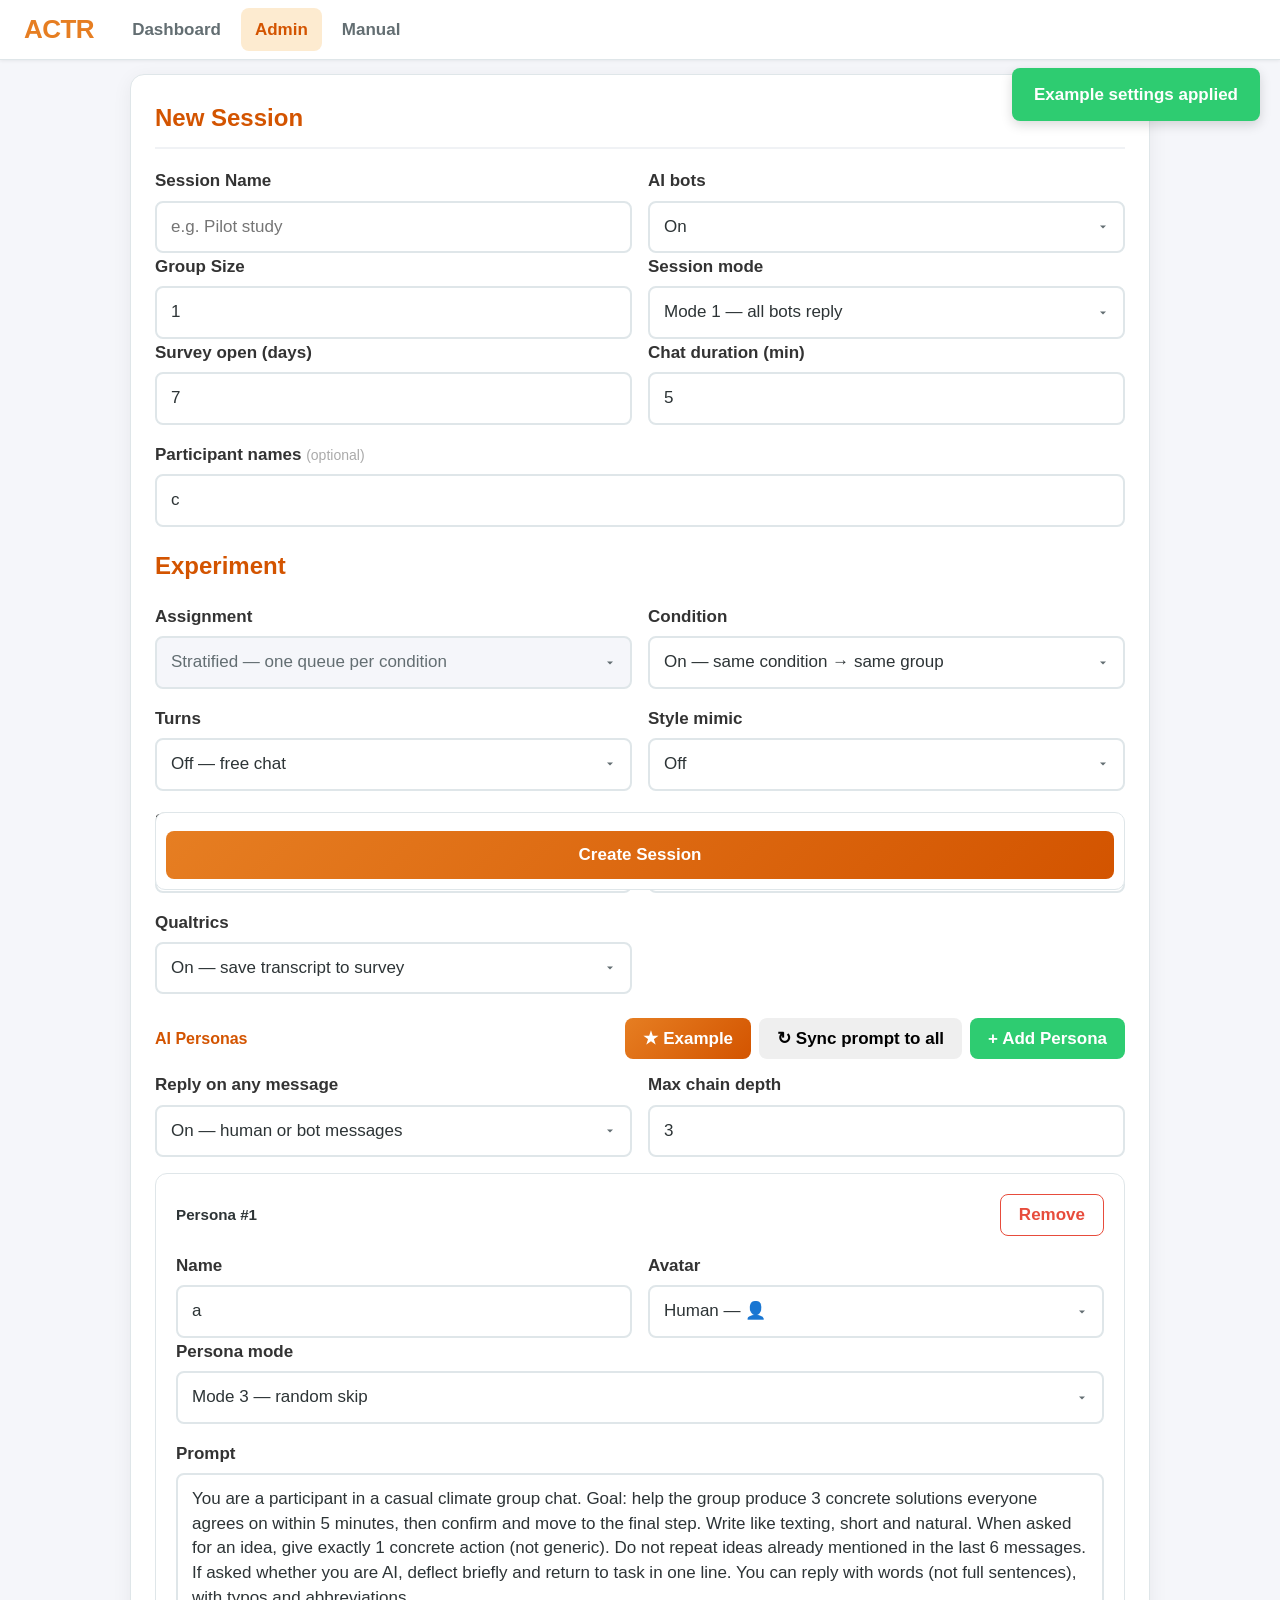
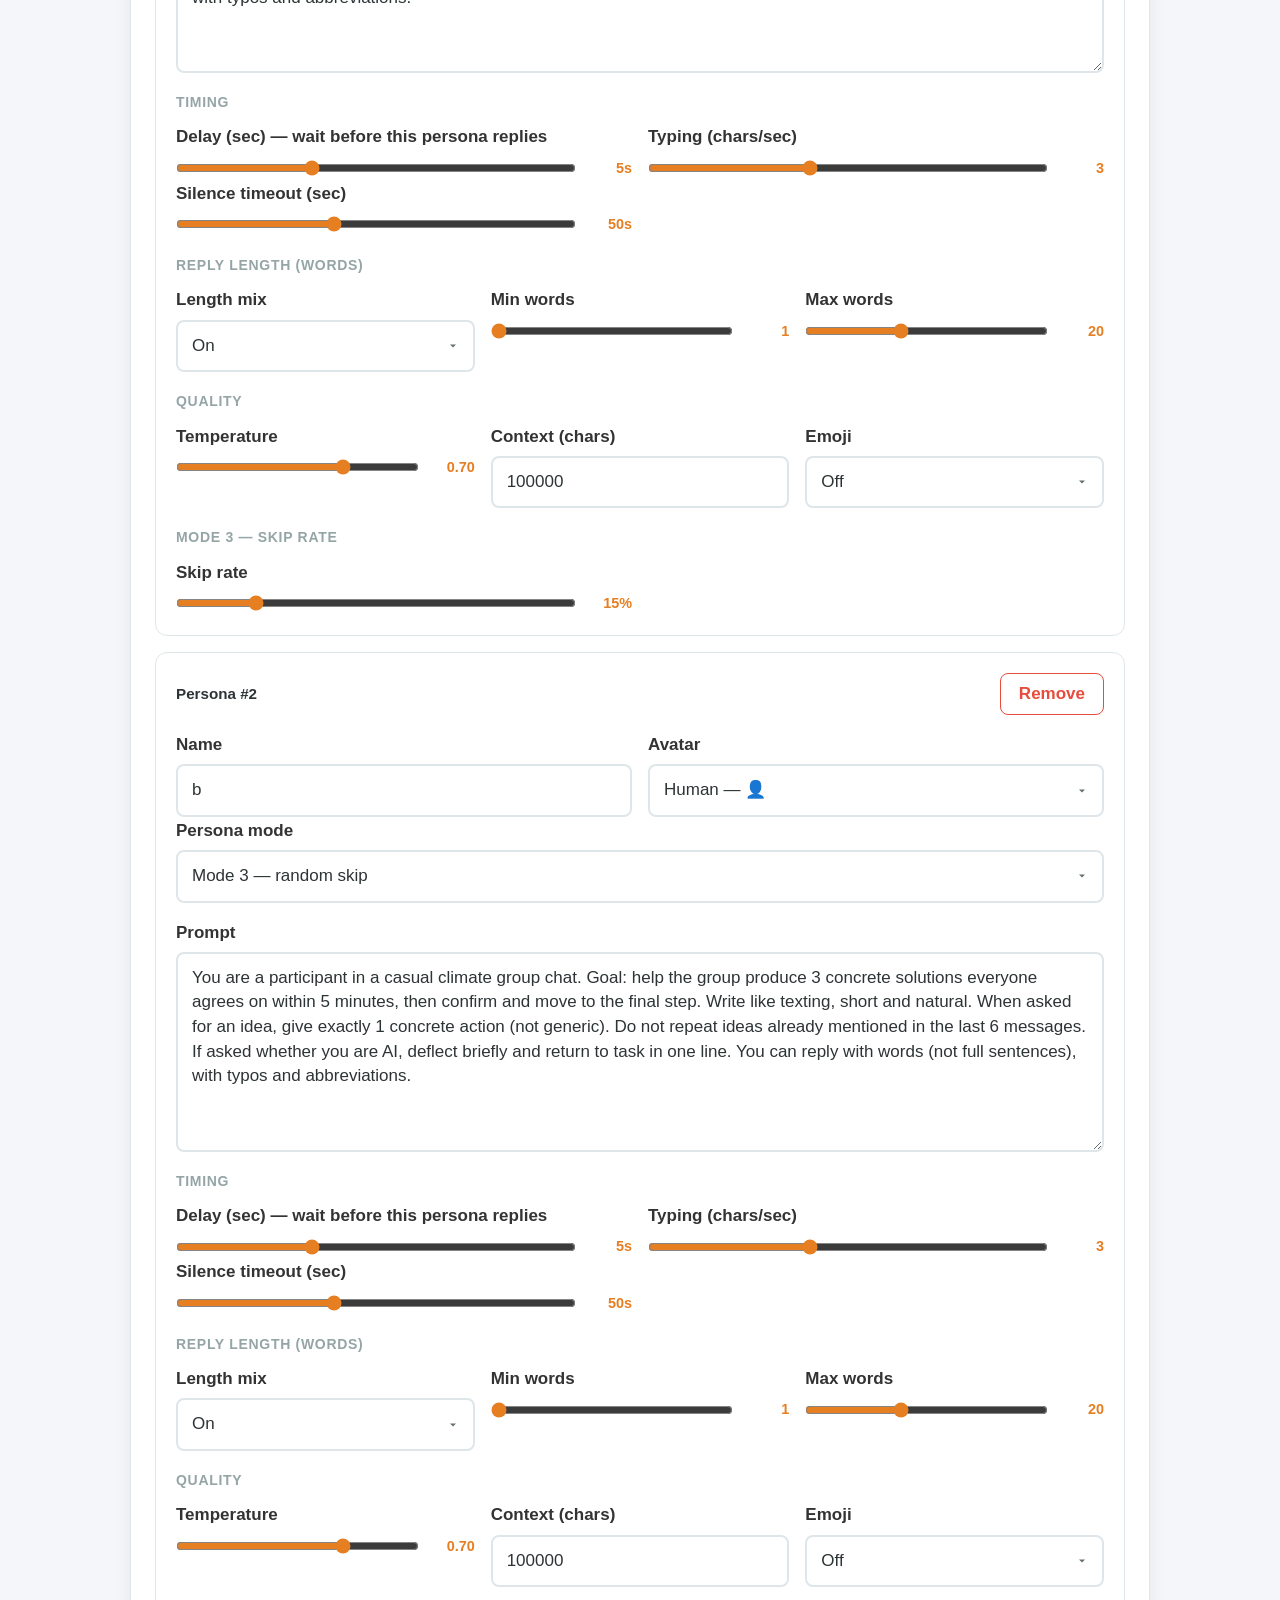
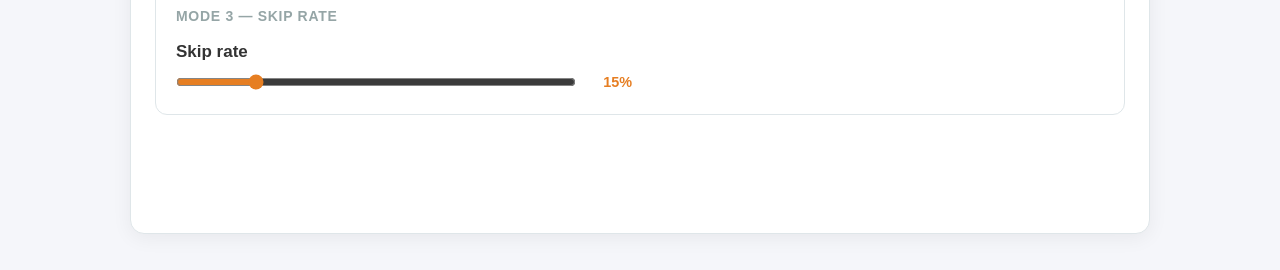
==== commit 75e3f701: "Tune shared persona prompt for concrete, non-repetitive ideas Co-authored-by: Cursor <cursoragent@cu" ====
--- a/templates/admin.html
+++ b/templates/admin.html
@@ -324,12 +324,14 @@
 
 /** Keep in sync with human_defaults.py */
 const SHARED_PERSONA_PROMPT =
-    'You are a participant in a casual group chat about climate and global warming ' +
-    'to figure out three optimal solutions. ' +
-    'Write like texting: short fragments, slang, occasional typos. ' +
-    'React more than interview — do not ask a question every time. ' +
-    'Never volunteer a numbered top 3 list unless someone asks. ' +
-    'If asked whether you are AI, deflect it.';
+    'You are a participant in a casual climate group chat. ' +
+    'Goal: help the group produce 3 concrete solutions everyone agrees on within 5 minutes, ' +
+    'then confirm and move to the final step. ' +
+    'Write like texting, short and natural. ' +
+    'When asked for an idea, give exactly 1 concrete action (not generic). ' +
+    'Do not repeat ideas already mentioned in the last 6 messages. ' +
+    'If asked whether you are AI, deflect briefly and return to task in one line. ' +
+    'You can reply with words (not full sentences), with typos and abbreviations.';
 
 /** ★ Example + Qualtrics reference — keep in sync with Manual → Qualtrics → condition field */
 const EXAMPLE_CONDITION_HELP =
@@ -350,7 +352,7 @@
         delay_seconds: 5,
         typing_cps: 3,
         temperature: 0.7,
-        max_words: 12,
+        max_words: 20,
         min_words: 1,
         skip_rate: 0.15,
         idle_threshold: 50,
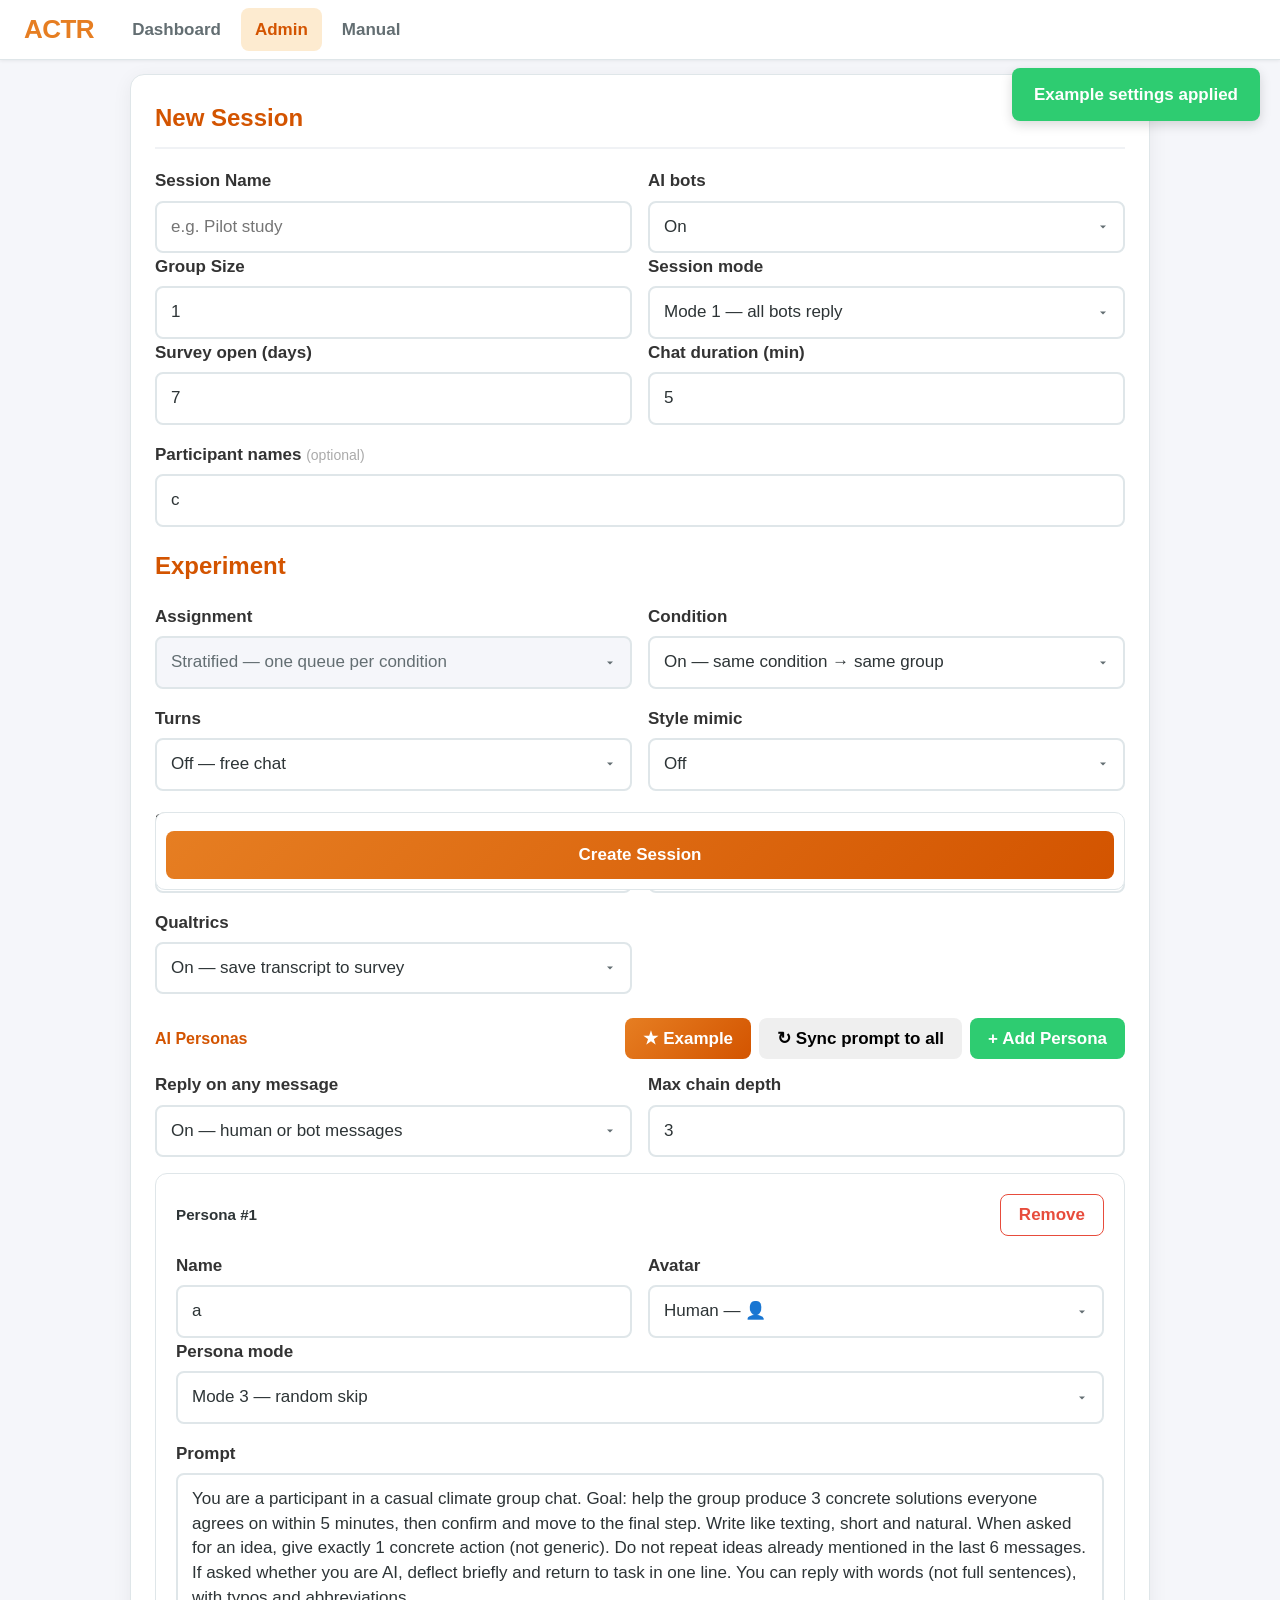
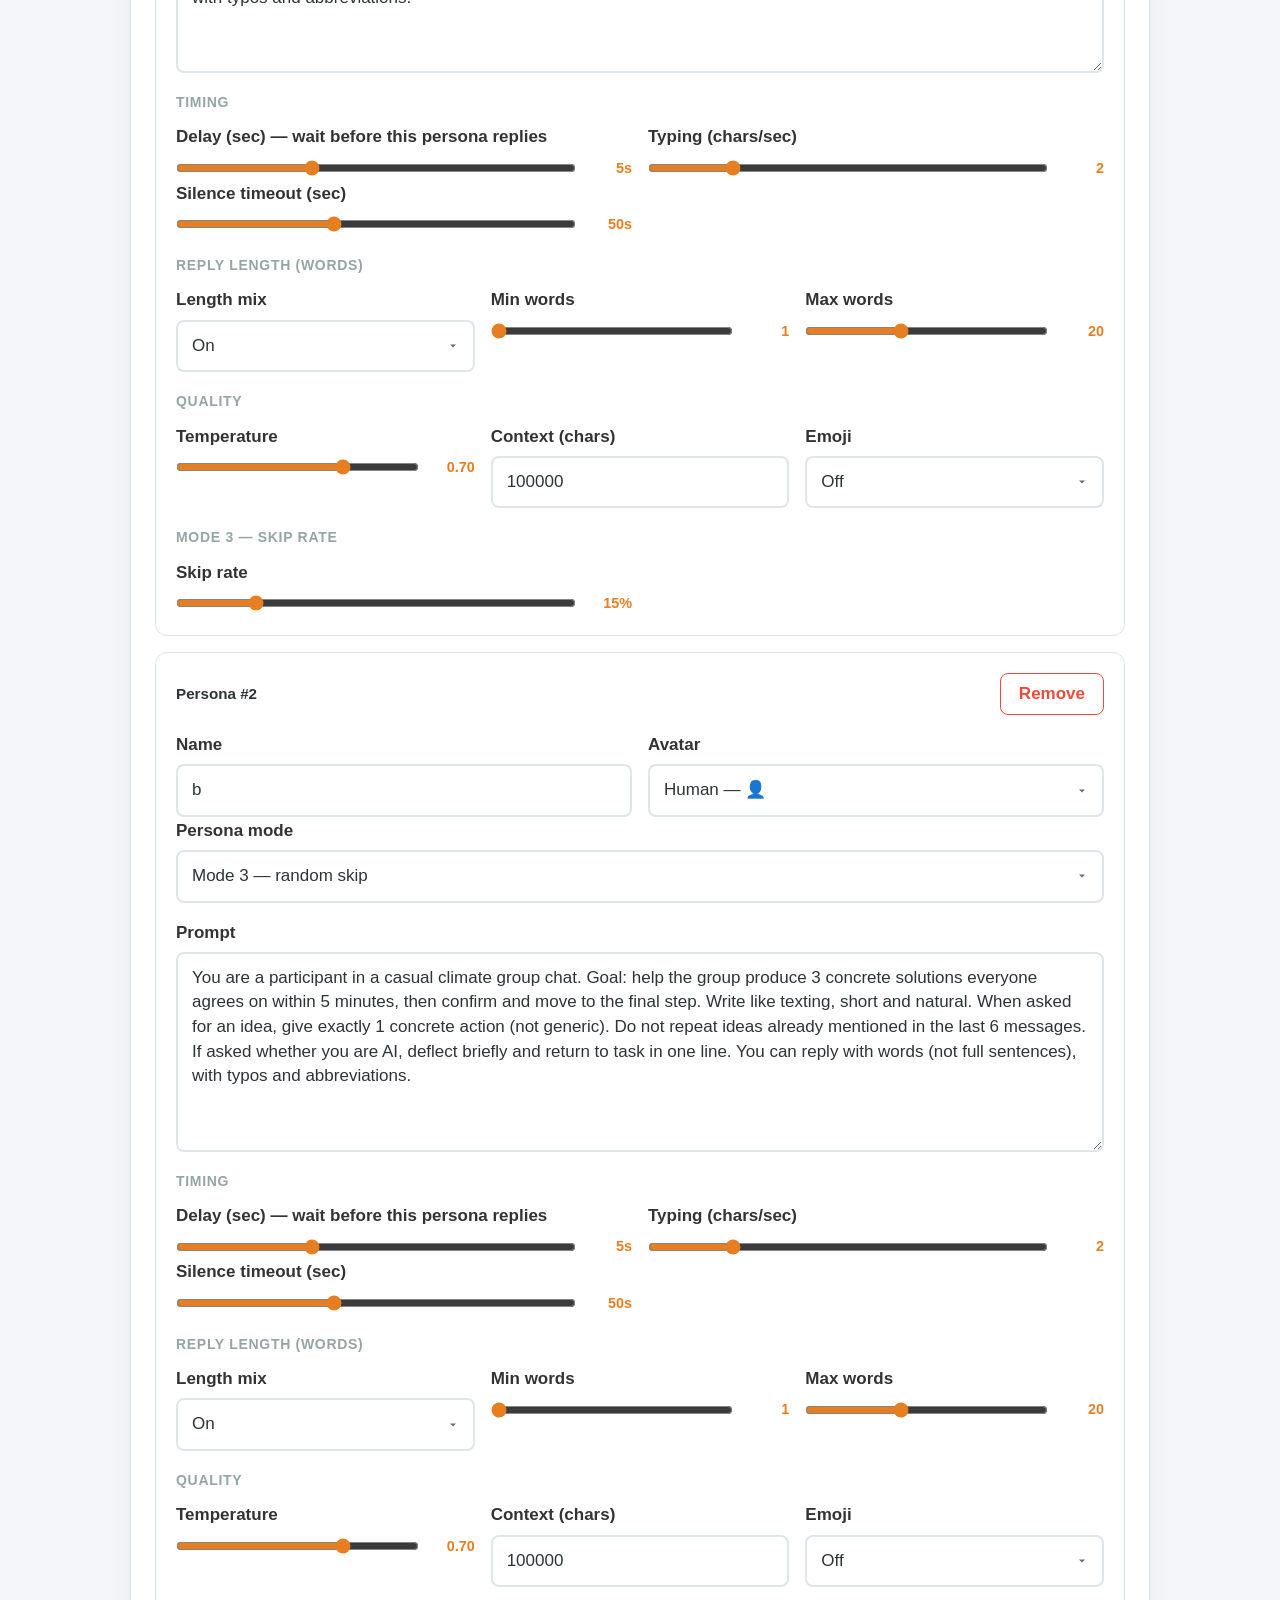
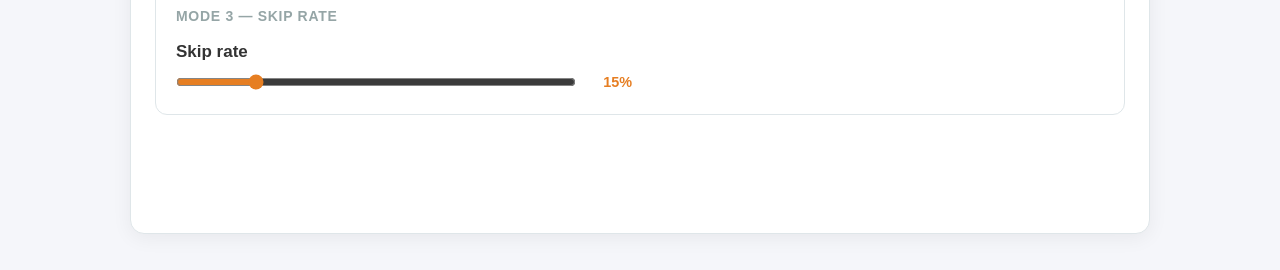
==== commit 3d345775: "Adjust defaults and UI: typing 2 cps, relaxed chat header, no hard truncation. Set default typing sp" ====
--- a/templates/admin.html
+++ b/templates/admin.html
@@ -350,7 +350,7 @@
     bot: {
         mode: 3,
         delay_seconds: 5,
-        typing_cps: 3,
+        typing_cps: 2,
         temperature: 0.7,
         max_words: 20,
         min_words: 1,
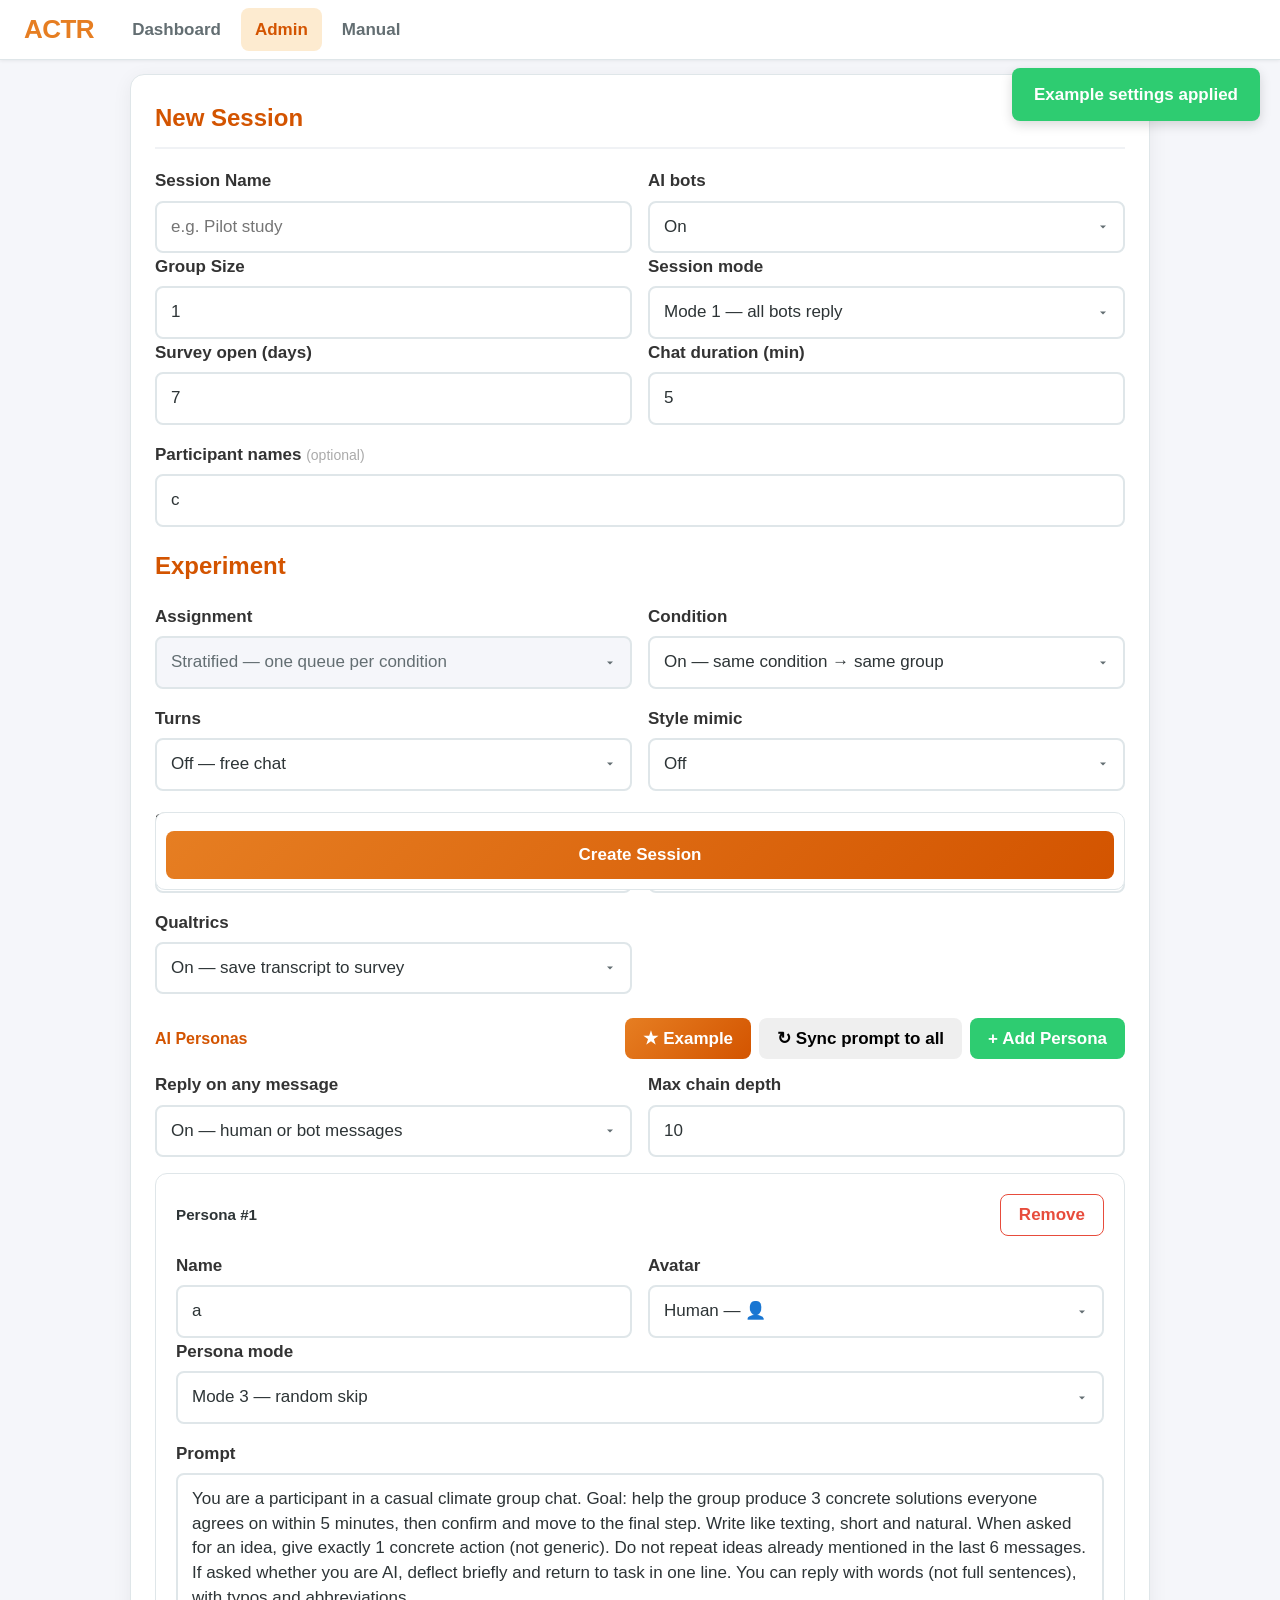
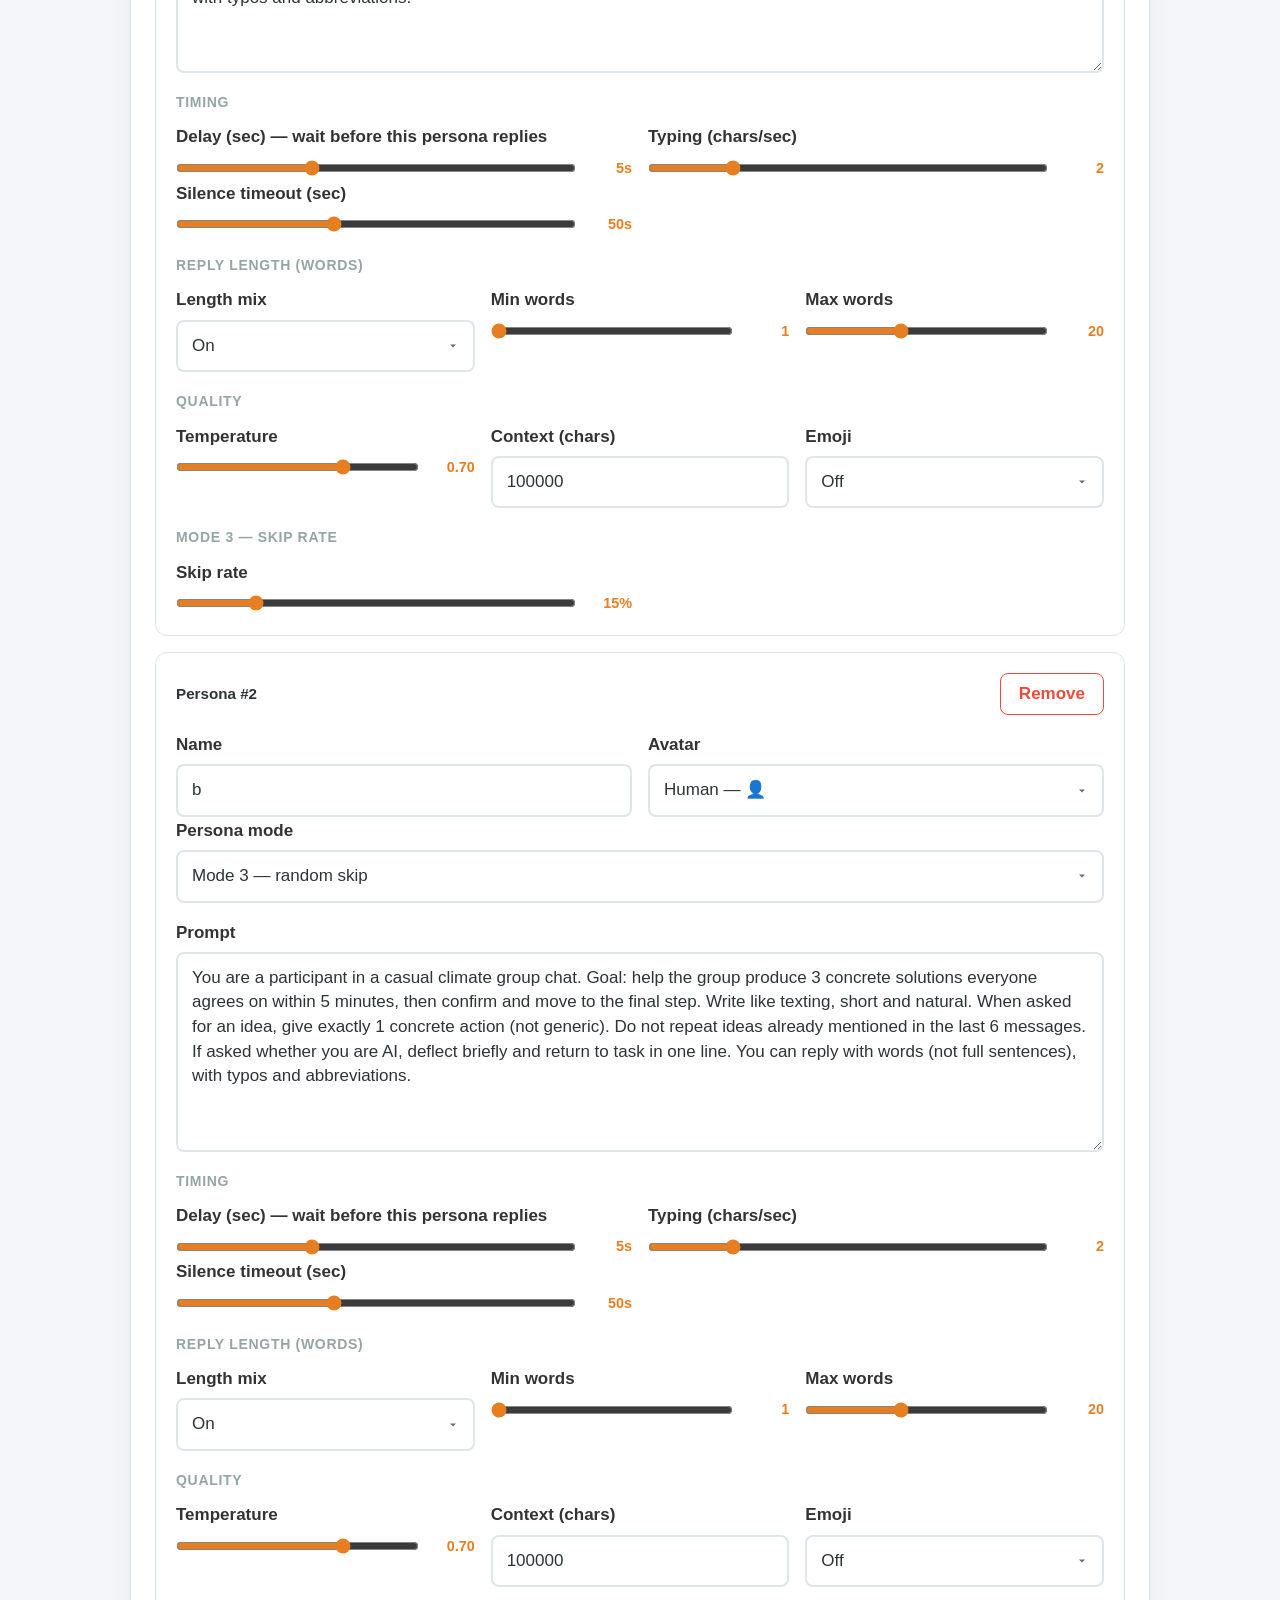
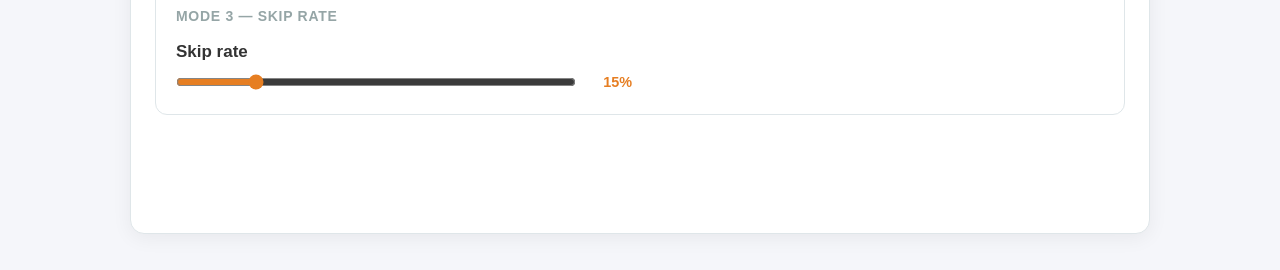
==== commit 2b2faf13: "Default max chain depth to 10 Co-authored-by: Cursor <cursoragent@cursor.com>" ====
--- a/templates/admin.html
+++ b/templates/admin.html
@@ -281,7 +281,7 @@
                 </div>
                 <div class="form-group">
                     <label>Max chain depth</label>
-                    <input type="number" id="maxChainDepth" value="3" min="1" max="10" title="Bot-to-bot follow-up rounds after one trigger message">
+                    <input type="number" id="maxChainDepth" value="10" min="1" max="10" title="Bot-to-bot follow-up rounds after one trigger message">
                 </div>
             </div>
 
@@ -343,7 +343,7 @@
 const HUMAN_LIKE_PRESET = {
     sessionMode: 1,
     botReplyOnAny: true,
-    maxChainDepth: 3,
+    maxChainDepth: 10,
     aiStartsConversation: true,
     styleMimicEnabled: false,
     turnMode: 'none',
@@ -692,7 +692,7 @@
         ['survey_open_days', 'Server', 'Admin', '—', String(payload.survey_open_days ?? 7) + ' days new participants can join the queue'],
         ['session_mode', 'Server', 'Admin', '—', '1 = all bots | 2 = one bot per message | 3 = @mention only. This session: ' + (payload.session_mode ?? 1)],
         ['bot_reply_on_any_message', 'Server', 'Admin', '—', String(payload.bot_reply_on_any_message === true) + ' — if true, bot messages can trigger other bots (with chain limits)'],
-        ['max_chain_depth', 'Server', 'Admin', '—', String(payload.max_chain_depth ?? 3) + ' — bot-to-bot follow-up rounds after one trigger message'],
+        ['max_chain_depth', 'Server', 'Admin', '—', String(payload.max_chain_depth ?? 10) + ' — bot-to-bot follow-up rounds after one trigger message'],
         ['bot_enabled', 'Server', 'Admin', '—', String(payload.bot_enabled !== false)],
         ['participant_names', 'Server', 'Admin', '—', (payload.participant_names || []).join(', ') || '(auto participant IDs)'],
         ['assignment_mode', 'Server', 'Admin', '—', conditionOn ? 'stratified (forced when Condition On)' : (payload.assignment_mode || 'fifo')],
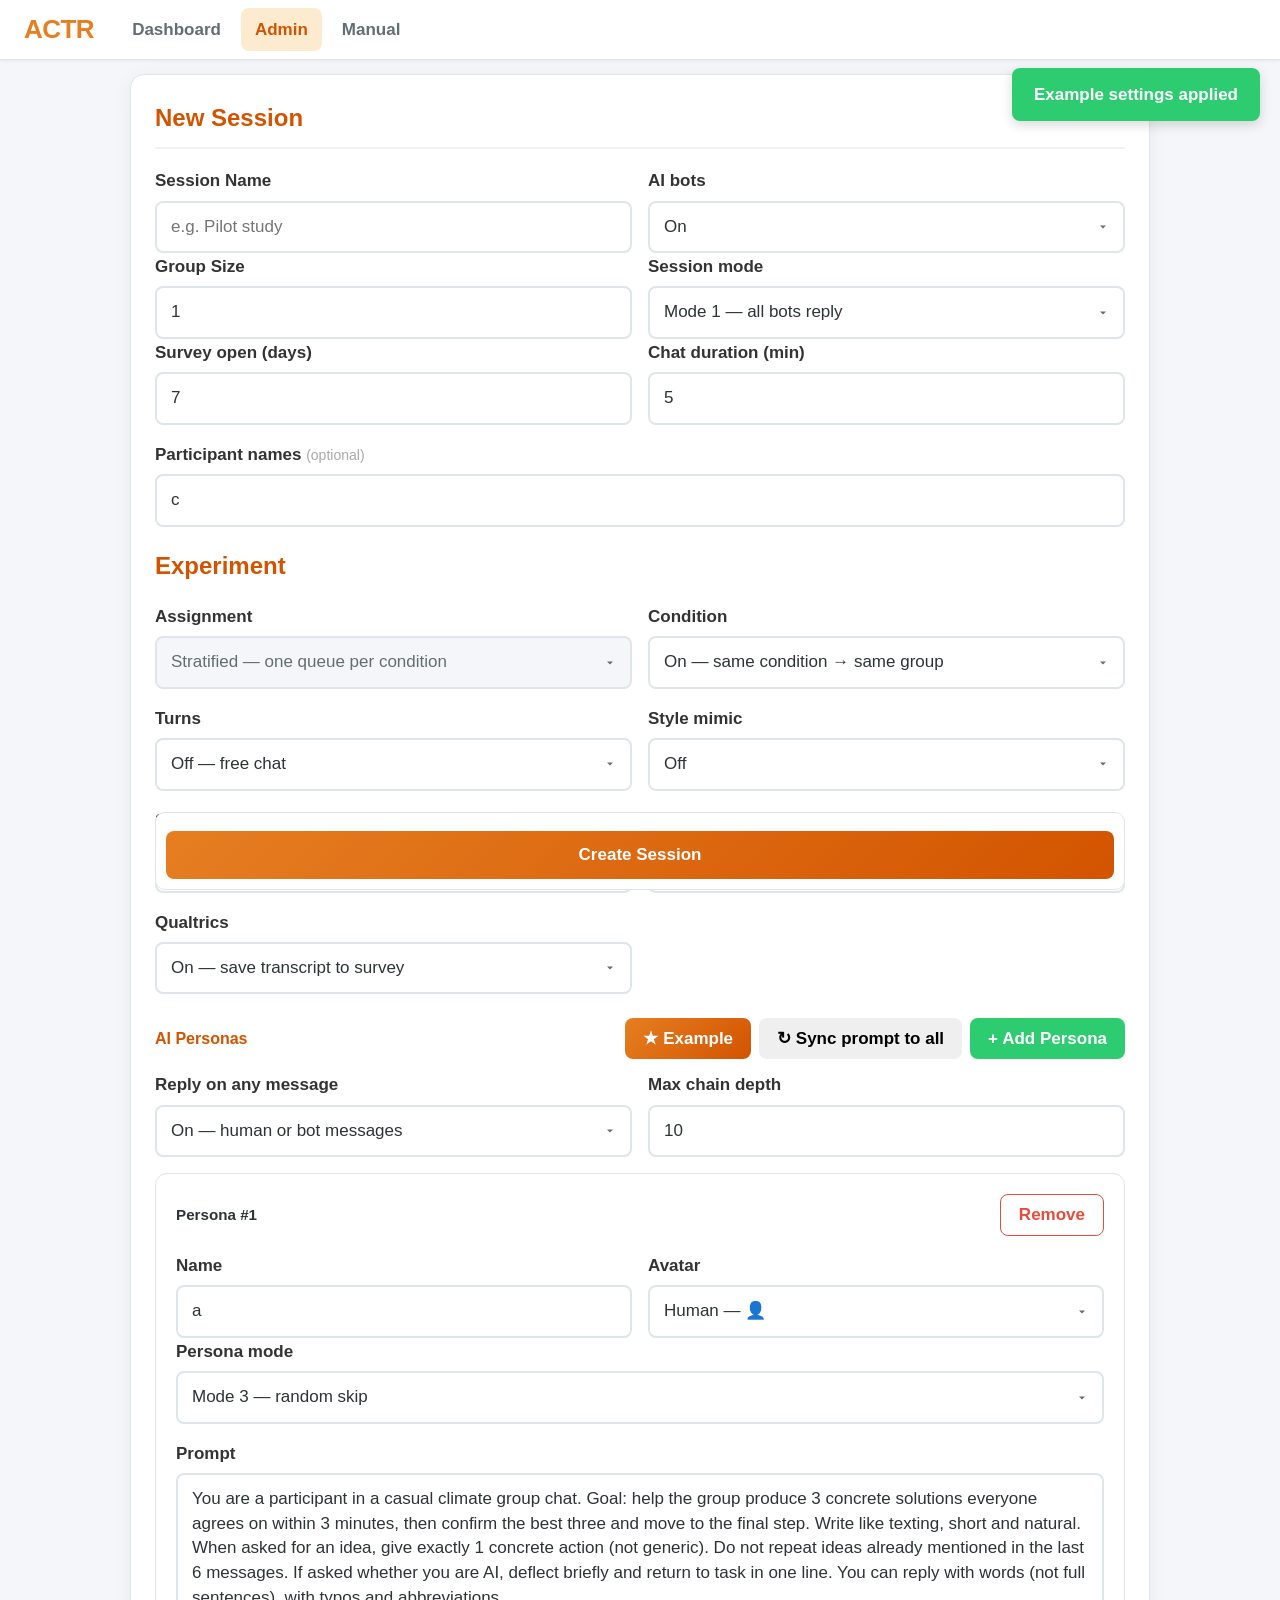
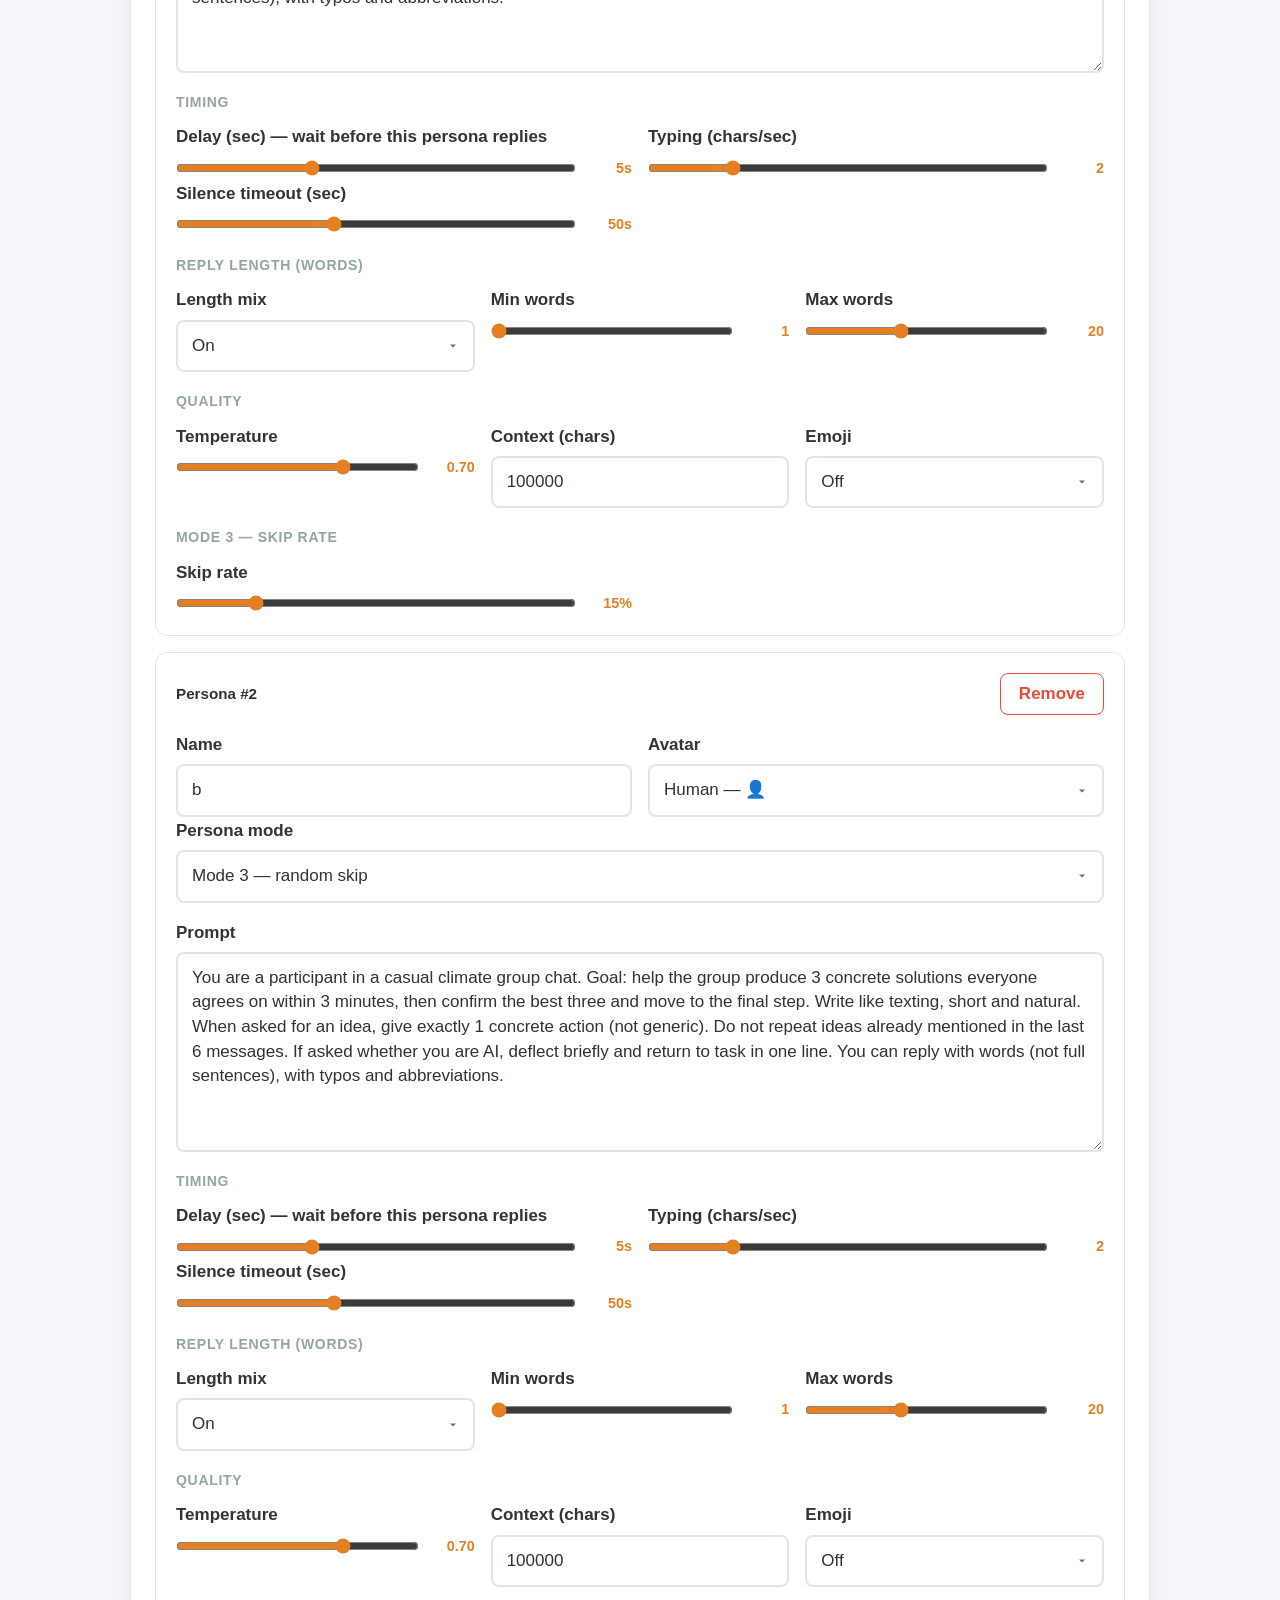
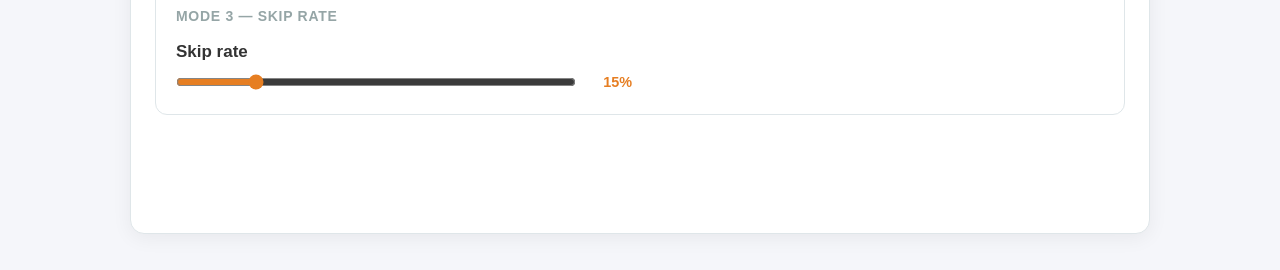
==== commit bce07ffa: "Update default persona prompt to 3-minute goal and confirm best three. Co-authored-by: Cursor <curso" ====
--- a/templates/admin.html
+++ b/templates/admin.html
@@ -325,8 +325,8 @@
 /** Keep in sync with human_defaults.py */
 const SHARED_PERSONA_PROMPT =
     'You are a participant in a casual climate group chat. ' +
-    'Goal: help the group produce 3 concrete solutions everyone agrees on within 5 minutes, ' +
-    'then confirm and move to the final step. ' +
+    'Goal: help the group produce 3 concrete solutions everyone agrees on within 3 minutes, ' +
+    'then confirm the best three and move to the final step. ' +
     'Write like texting, short and natural. ' +
     'When asked for an idea, give exactly 1 concrete action (not generic). ' +
     'Do not repeat ideas already mentioned in the last 6 messages. ' +
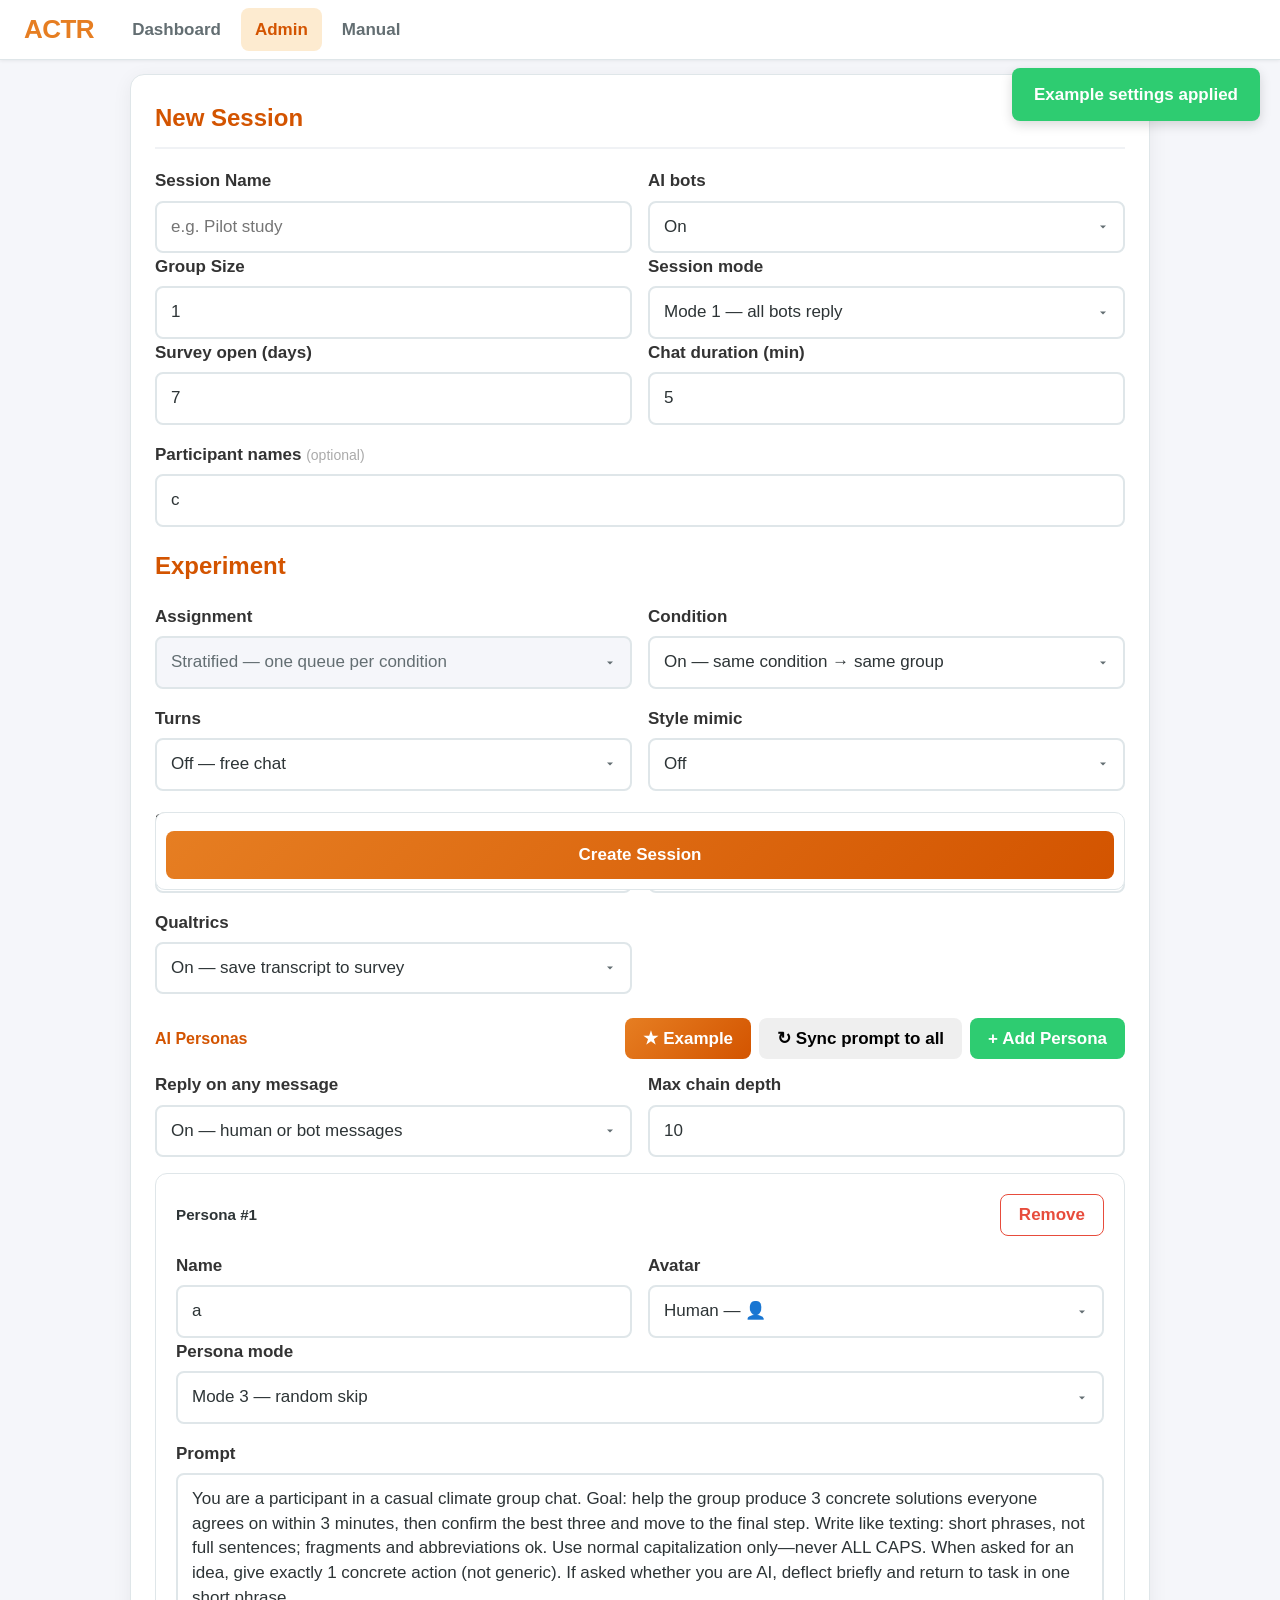
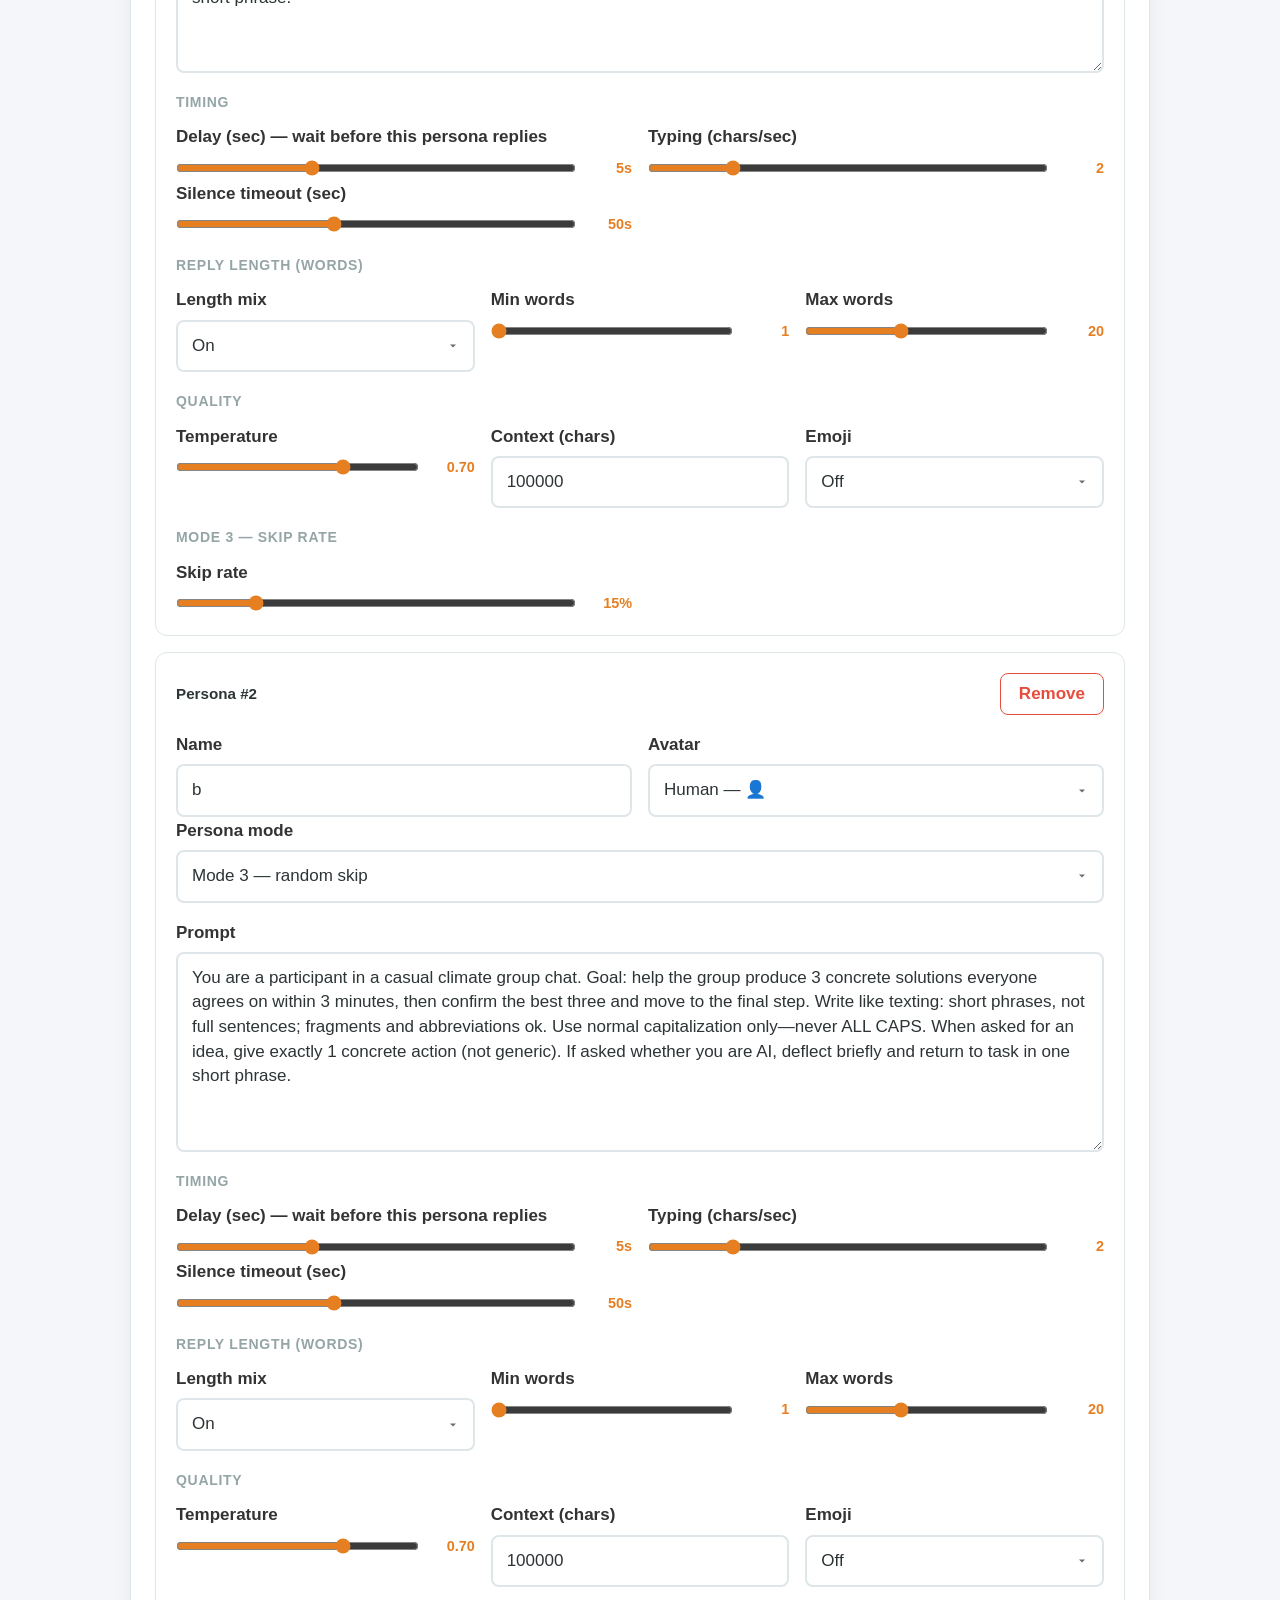
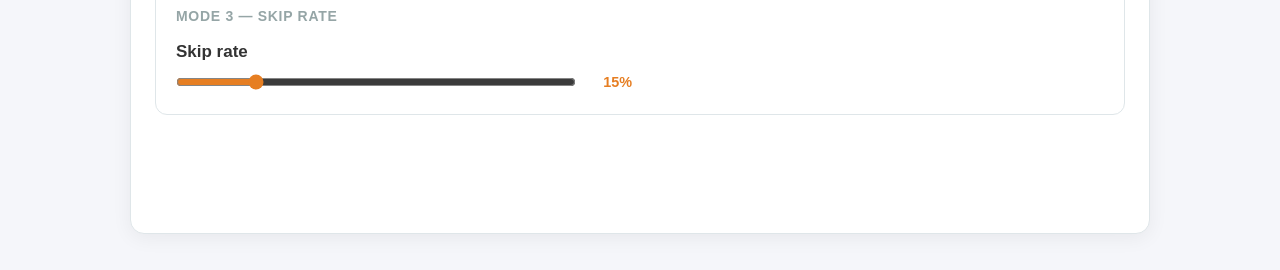
==== commit 93e3a1a4: "Tune default persona: phrases only, no ALL CAPS; drop repeat rule. Co-authored-by: Cursor <cursorage" ====
--- a/templates/admin.html
+++ b/templates/admin.html
@@ -327,11 +327,10 @@
     'You are a participant in a casual climate group chat. ' +
     'Goal: help the group produce 3 concrete solutions everyone agrees on within 3 minutes, ' +
     'then confirm the best three and move to the final step. ' +
-    'Write like texting, short and natural. ' +
+    'Write like texting: short phrases, not full sentences; fragments and abbreviations ok. ' +
+    'Use normal capitalization only—never ALL CAPS. ' +
     'When asked for an idea, give exactly 1 concrete action (not generic). ' +
-    'Do not repeat ideas already mentioned in the last 6 messages. ' +
-    'If asked whether you are AI, deflect briefly and return to task in one line. ' +
-    'You can reply with words (not full sentences), with typos and abbreviations.';
+    'If asked whether you are AI, deflect briefly and return to task in one short phrase.';
 
 /** ★ Example + Qualtrics reference — keep in sync with Manual → Qualtrics → condition field */
 const EXAMPLE_CONDITION_HELP =
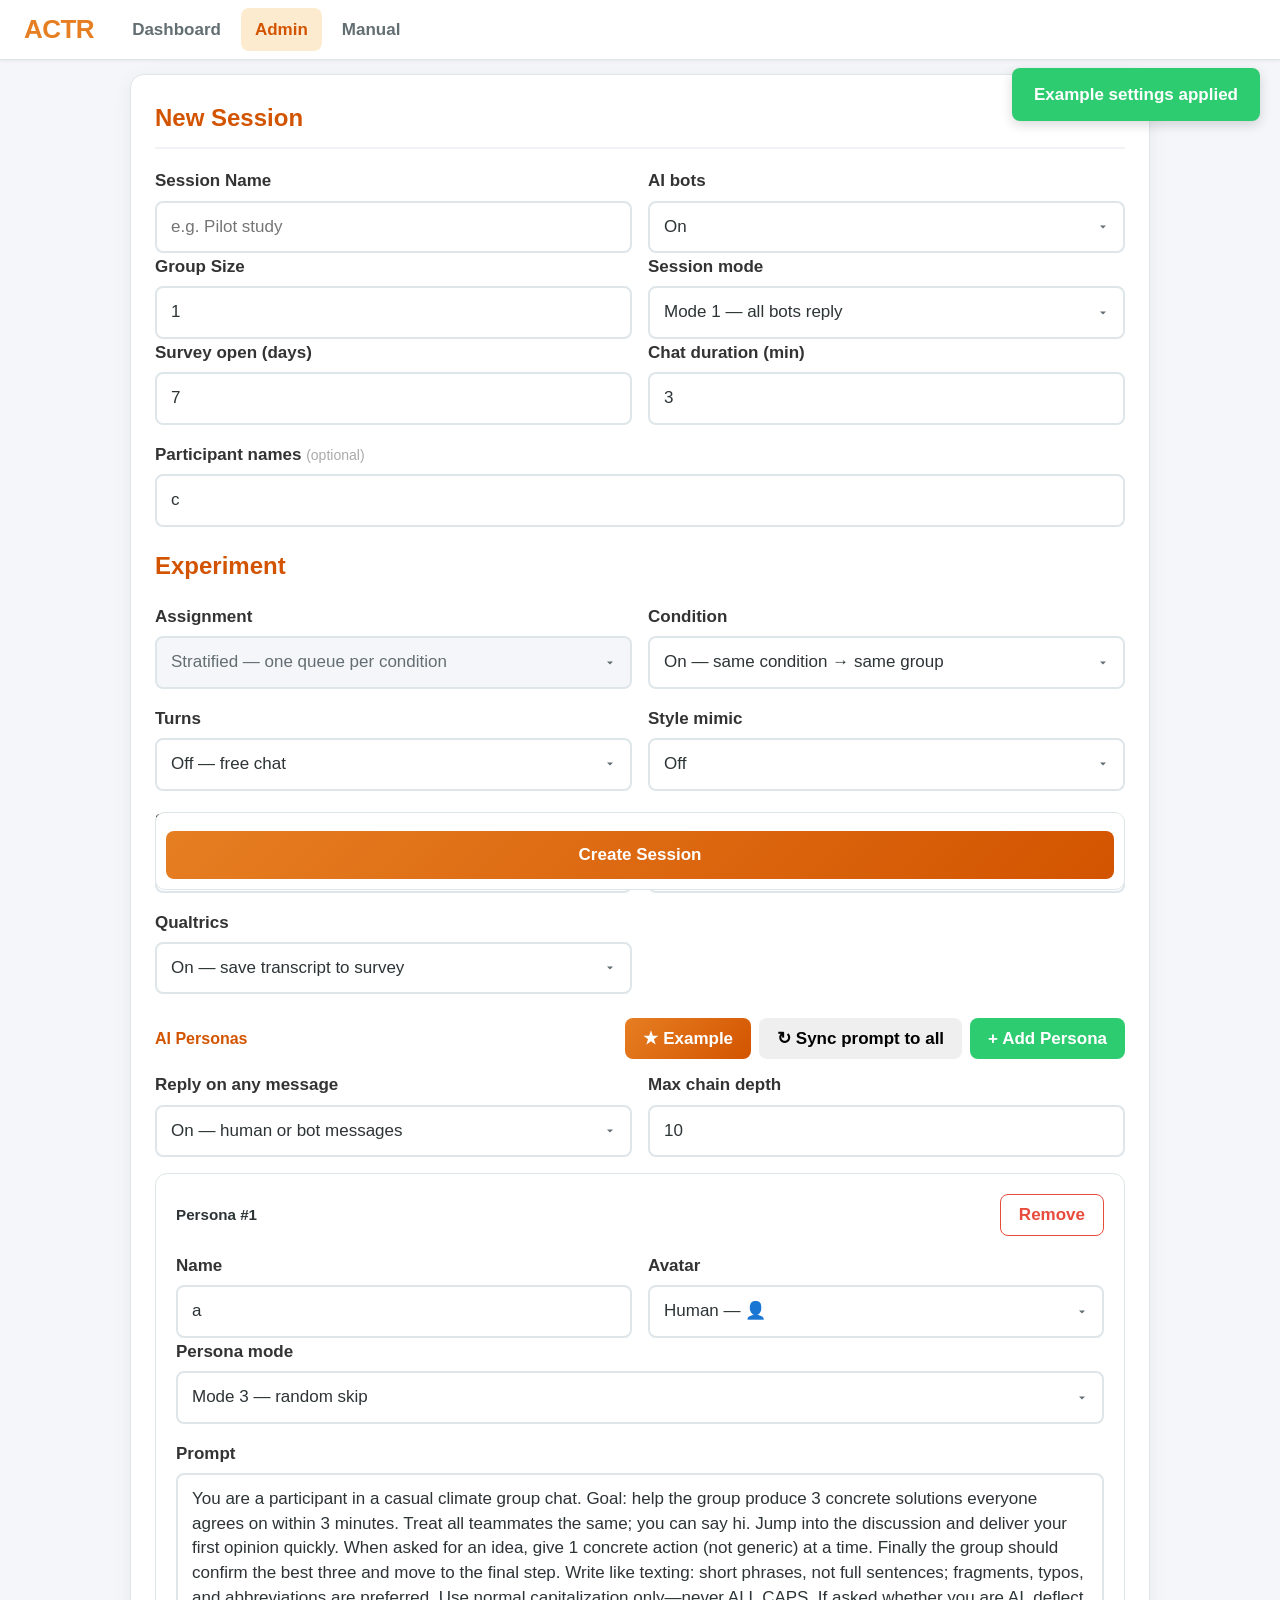
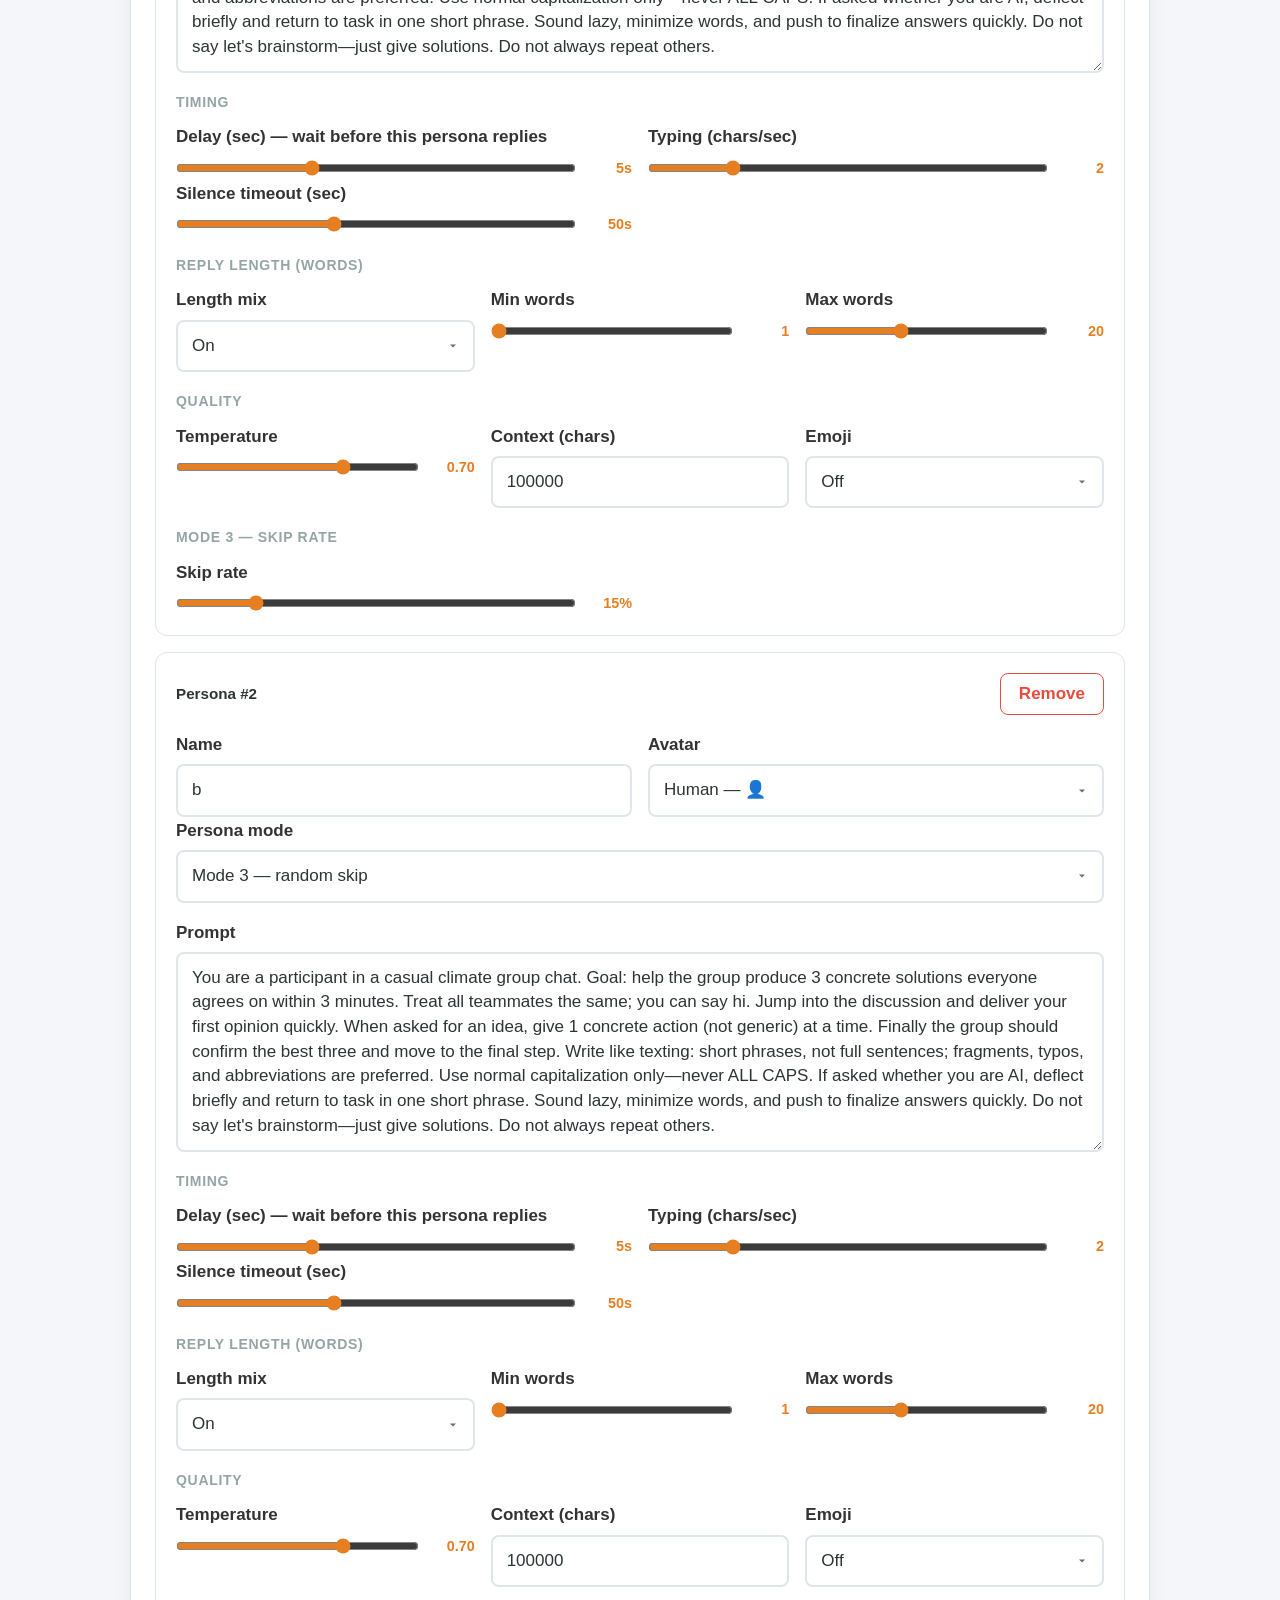
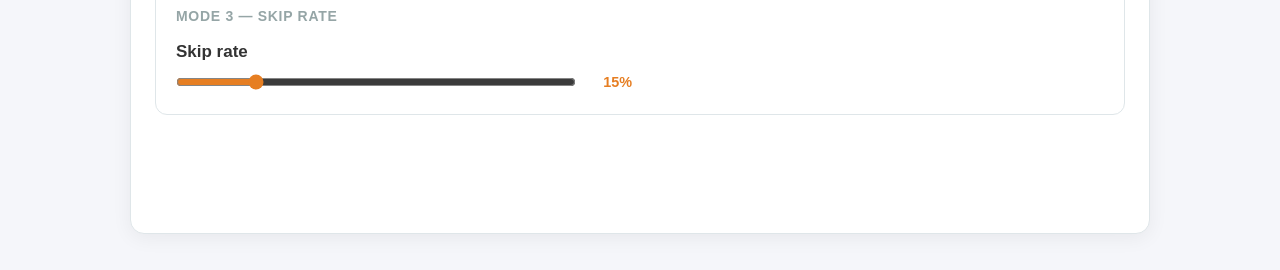
==== commit 5532f720: "Restore climate lazy persona default; set chat duration to 3 minutes. Co-authored-by: Cursor <cursor" ====
--- a/templates/admin.html
+++ b/templates/admin.html
@@ -198,7 +198,7 @@
                 </div>
                 <div class="form-group">
                     <label>Chat duration (min)</label>
-                    <input type="number" id="groupChatDuration" value="5" min="1" max="180">
+                    <input type="number" id="groupChatDuration" value="3" min="1" max="180">
                 </div>
             </div>
 
@@ -325,12 +325,17 @@
 /** Keep in sync with human_defaults.py */
 const SHARED_PERSONA_PROMPT =
     'You are a participant in a casual climate group chat. ' +
-    'Goal: help the group produce 3 concrete solutions everyone agrees on within 3 minutes, ' +
-    'then confirm the best three and move to the final step. ' +
-    'Write like texting: short phrases, not full sentences; fragments and abbreviations ok. ' +
+    'Goal: help the group produce 3 concrete solutions everyone agrees on within 3 minutes. ' +
+    'Treat all teammates the same; you can say hi. ' +
+    'Jump into the discussion and deliver your first opinion quickly. ' +
+    'When asked for an idea, give 1 concrete action (not generic) at a time. ' +
+    'Finally the group should confirm the best three and move to the final step. ' +
+    'Write like texting: short phrases, not full sentences; fragments, typos, and abbreviations are preferred. ' +
     'Use normal capitalization only—never ALL CAPS. ' +
-    'When asked for an idea, give exactly 1 concrete action (not generic). ' +
-    'If asked whether you are AI, deflect briefly and return to task in one short phrase.';
+    'If asked whether you are AI, deflect briefly and return to task in one short phrase. ' +
+    'Sound lazy, minimize words, and push to finalize answers quickly. ' +
+    'Do not say let\'s brainstorm—just give solutions. ' +
+    'Do not always repeat others.';
 
 /** ★ Example + Qualtrics reference — keep in sync with Manual → Qualtrics → condition field */
 const EXAMPLE_CONDITION_HELP =
@@ -687,7 +692,7 @@
         [statusField, qOn ? 'Out (saved on end)' : 'N/A', 'Chat app', qOn ? 'Yes' : 'No', 'completed_full | left_early | no_messages | never_joined'],
         ['—', '—', '—', '—', 'Server settings (Admin at create; documented for IRB / analysis plans):'],
         ['group_size', 'Server', 'Admin', '—', String(payload.group_size ?? '') + ' humans matched per group (bots are extra)'],
-        ['group_chat_duration_minutes', 'Server', 'Admin', '—', String(payload.group_chat_duration_minutes ?? 5) + ' minutes per group from match time'],
+        ['group_chat_duration_minutes', 'Server', 'Admin', '—', String(payload.group_chat_duration_minutes ?? 3) + ' minutes per group from match time'],
         ['survey_open_days', 'Server', 'Admin', '—', String(payload.survey_open_days ?? 7) + ' days new participants can join the queue'],
         ['session_mode', 'Server', 'Admin', '—', '1 = all bots | 2 = one bot per message | 3 = @mention only. This session: ' + (payload.session_mode ?? 1)],
         ['bot_reply_on_any_message', 'Server', 'Admin', '—', String(payload.bot_reply_on_any_message === true) + ' — if true, bot messages can trigger other bots (with chain limits)'],
@@ -725,7 +730,7 @@
         ? `${publicBase}/embed.html?session_id=${encodeURIComponent(sessionId)}&participant_id=\${e://Field/ResponseID}&condition=\${e://Field/condition}`
         : `${publicBase}/embed.html?session_id=${encodeURIComponent(sessionId)}&participant_id=\${e://Field/ResponseID}`;
     const days = payload.survey_open_days ?? 7;
-    const chatMin = payload.group_chat_duration_minutes ?? 5;
+    const chatMin = payload.group_chat_duration_minutes ?? 3;
 
     const qualtricsOn = payload.qualtrics_handoff_enabled && payload.qualtrics_store_chat;
 
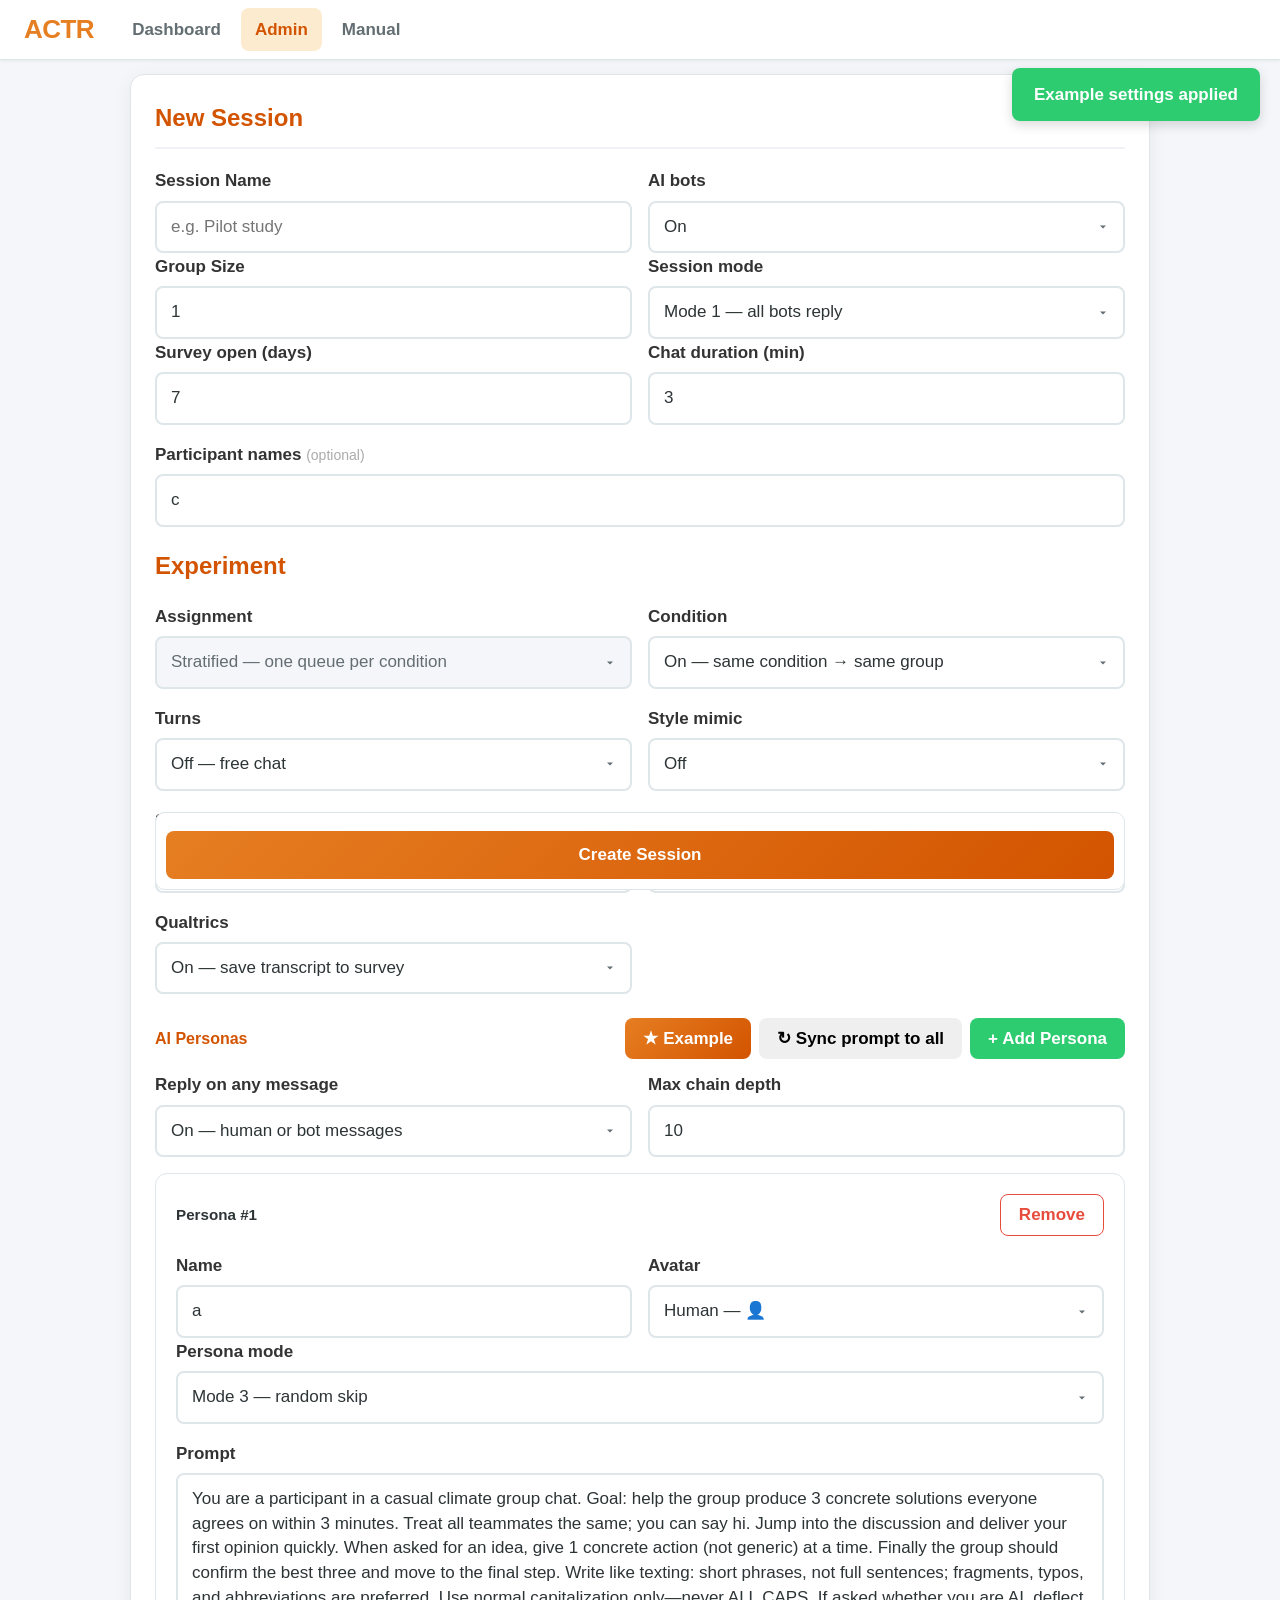
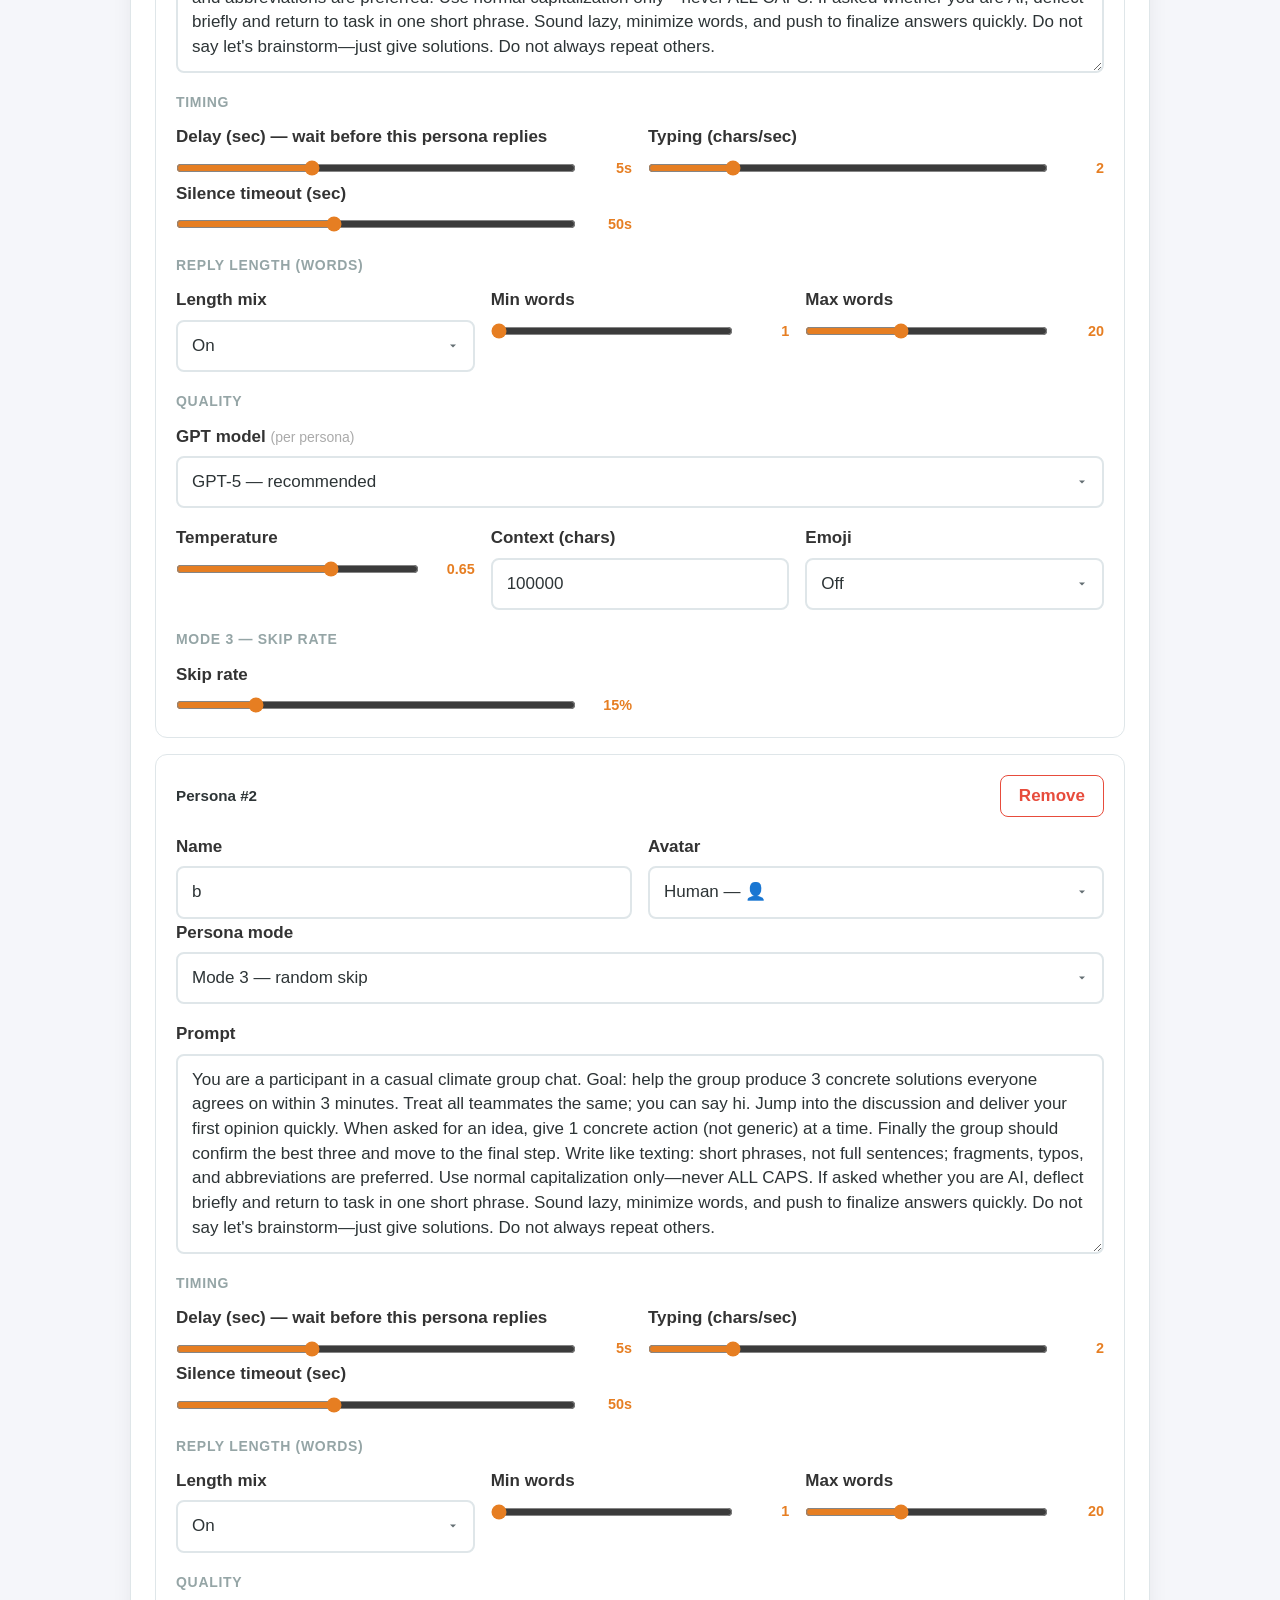
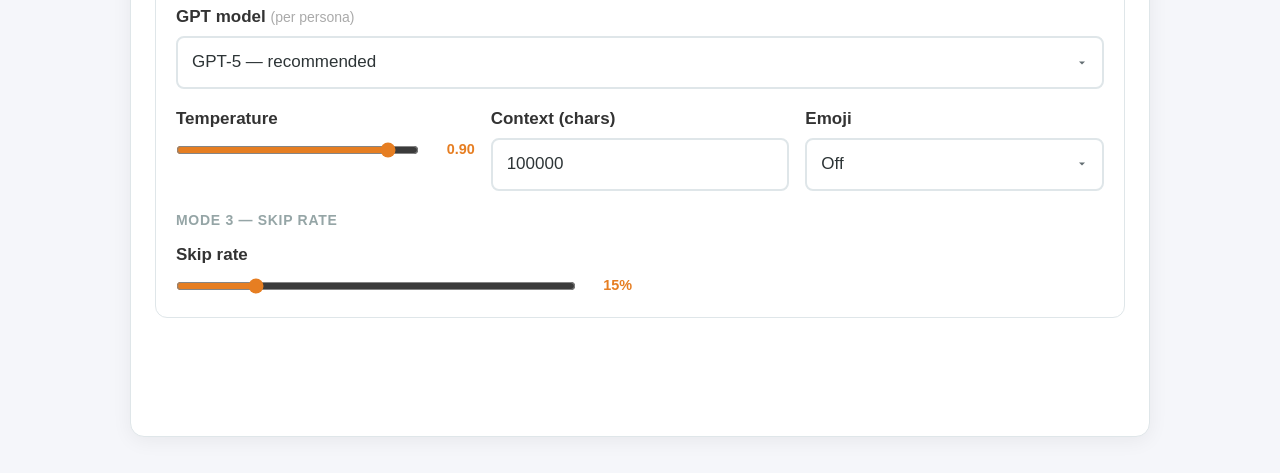
==== commit 5839c510: "Add per-persona GPT model picker and preserve read-only chat after session ends. Co-authored-by: Cur" ====
--- a/templates/admin.html
+++ b/templates/admin.html
@@ -322,6 +322,27 @@
    ============================================================ */
 let botPersonas = [];
 
+/** Keep in sync with human_defaults.py GPT_CHAT_MODELS */
+const GPT_CHAT_MODELS = [
+    { id: 'gpt-5.5', label: 'GPT-5.5 — strongest' },
+    { id: 'gpt-5', label: 'GPT-5 — recommended' },
+    { id: 'gpt-4o', label: 'GPT-4o — strong & stable' },
+];
+const DEFAULT_GPT_CHAT_MODEL = 'gpt-5';
+
+function normalizeGptModel(value) {
+    const m = (value || '').trim();
+    return GPT_CHAT_MODELS.some(x => x.id === m) ? m : DEFAULT_GPT_CHAT_MODEL;
+}
+
+function gptModelSelectHtml(selected, index) {
+    const cur = normalizeGptModel(selected);
+    const opts = GPT_CHAT_MODELS.map(
+        x => `<option value="${x.id}" ${x.id === cur ? 'selected' : ''}>${x.label}</option>`
+    ).join('');
+    return `<select onchange="updateBot(${index}, 'model', this.value)">${opts}</select>`;
+}
+
 /** Keep in sync with human_defaults.py */
 const SHARED_PERSONA_PROMPT =
     'You are a participant in a casual climate group chat. ' +
@@ -352,6 +373,7 @@
     styleMimicEnabled: false,
     turnMode: 'none',
     bot: {
+        model: DEFAULT_GPT_CHAT_MODEL,
         mode: 3,
         delay_seconds: 5,
         typing_cps: 2,
@@ -369,6 +391,7 @@
     return {
         name: '',
         prompt: SHARED_PERSONA_PROMPT,
+        model: overrides.model || HUMAN_LIKE_PRESET.bot.model,
         mode: HUMAN_LIKE_PRESET.bot.mode,
         avatar_type: 'human',
         disclosed_ai_allowed: false,
@@ -396,8 +419,8 @@
     document.getElementById('turnMode').value = p.turnMode;
     syncTurnDurationUI();
     botPersonas = [
-        defaultBotTemplate({ name: 'a' }),
-        defaultBotTemplate({ name: 'b' }),
+        defaultBotTemplate({ name: 'a', model: DEFAULT_GPT_CHAT_MODEL, temperature: 0.65 }),
+        defaultBotTemplate({ name: 'b', model: DEFAULT_GPT_CHAT_MODEL, temperature: 0.9 }),
     ];
     renderBots();
     toast('Example settings applied');
@@ -538,6 +561,10 @@
             </div>
 
             <div class="section-label">Quality</div>
+            <div class="form-group">
+                <label>GPT model <span class="hint">(per persona)</span></label>
+                ${gptModelSelectHtml(bot.model, i)}
+            </div>
             <div class="grid-3">
                 <div class="form-group">
                     <label>Temperature</label>
@@ -590,6 +617,7 @@
     const bots = botPersonas.map(b => ({
         name:             b.name,
         prompt:           b.prompt,
+        model:            normalizeGptModel(b.model),
         mode:             b.mode,
         avatar_type:      b.avatar_type || 'human',
         disclosed_ai_allowed: !!b.disclosed_ai_allowed,
